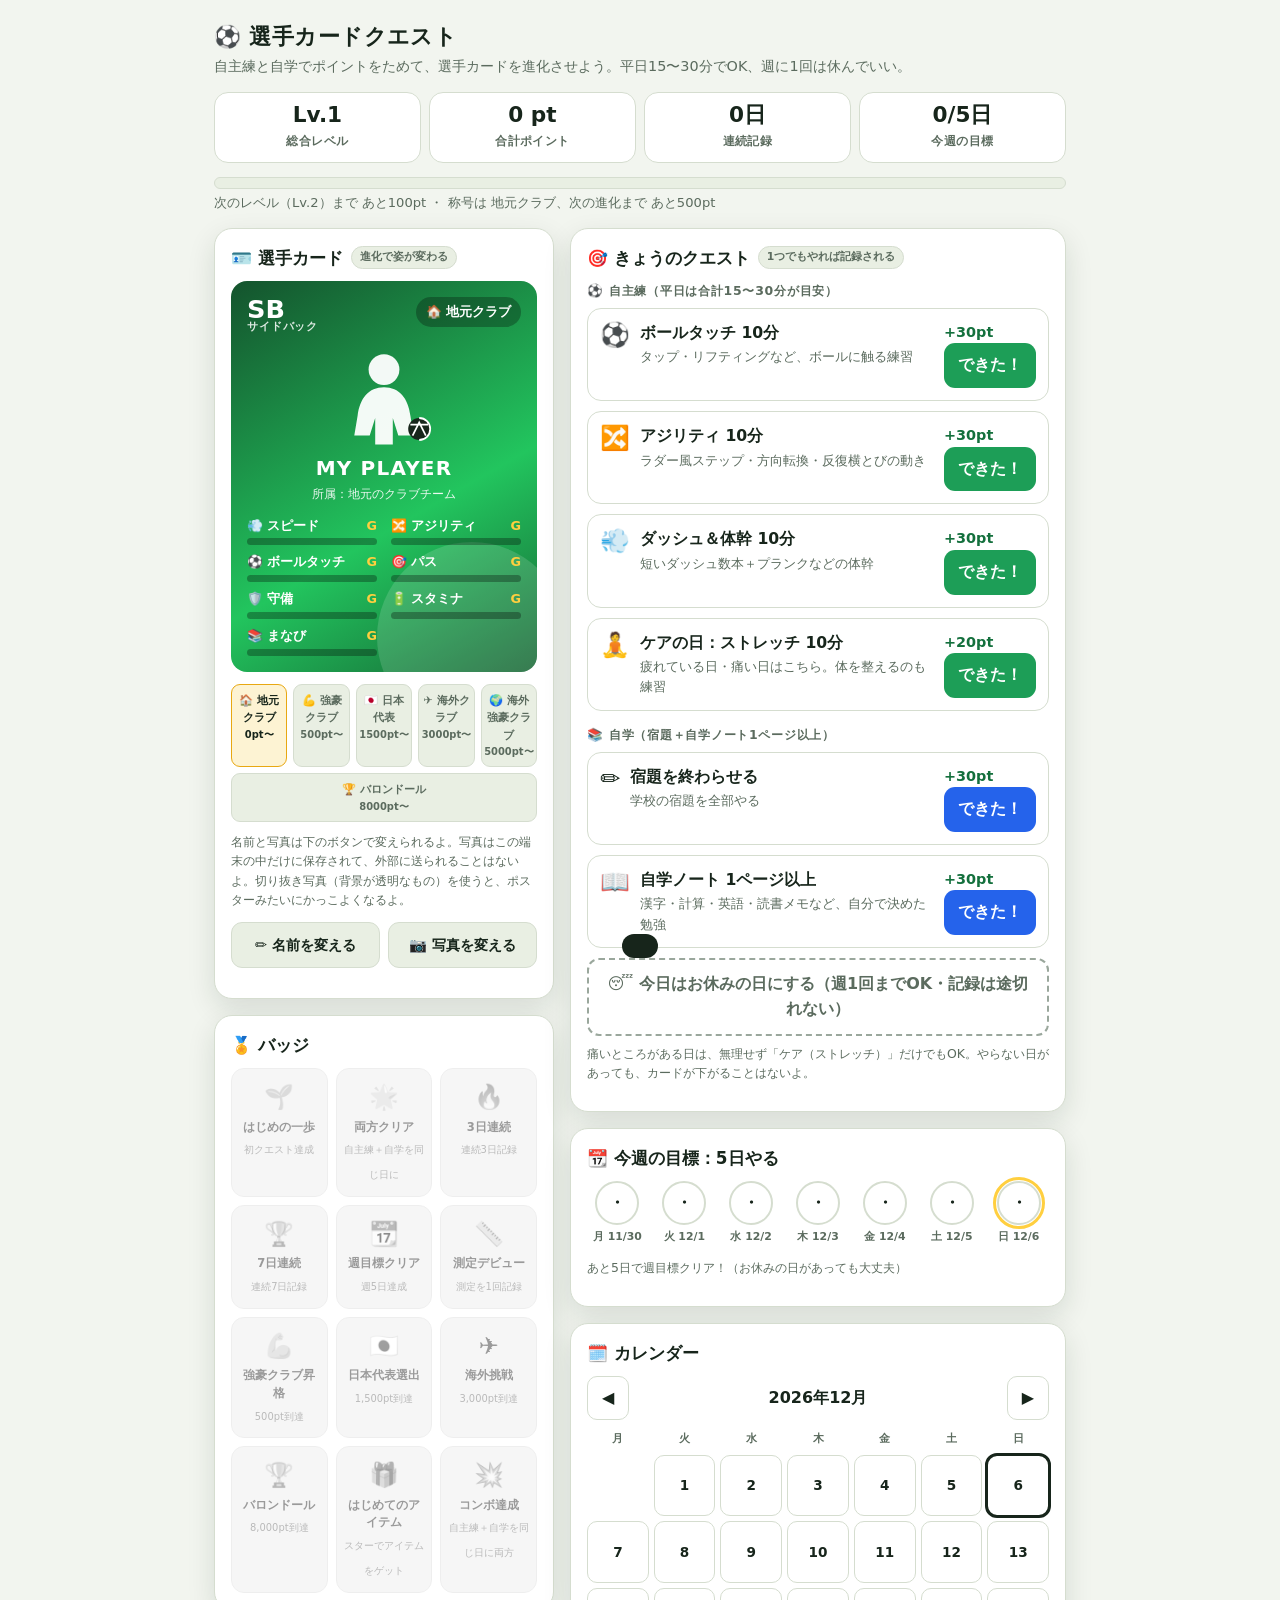
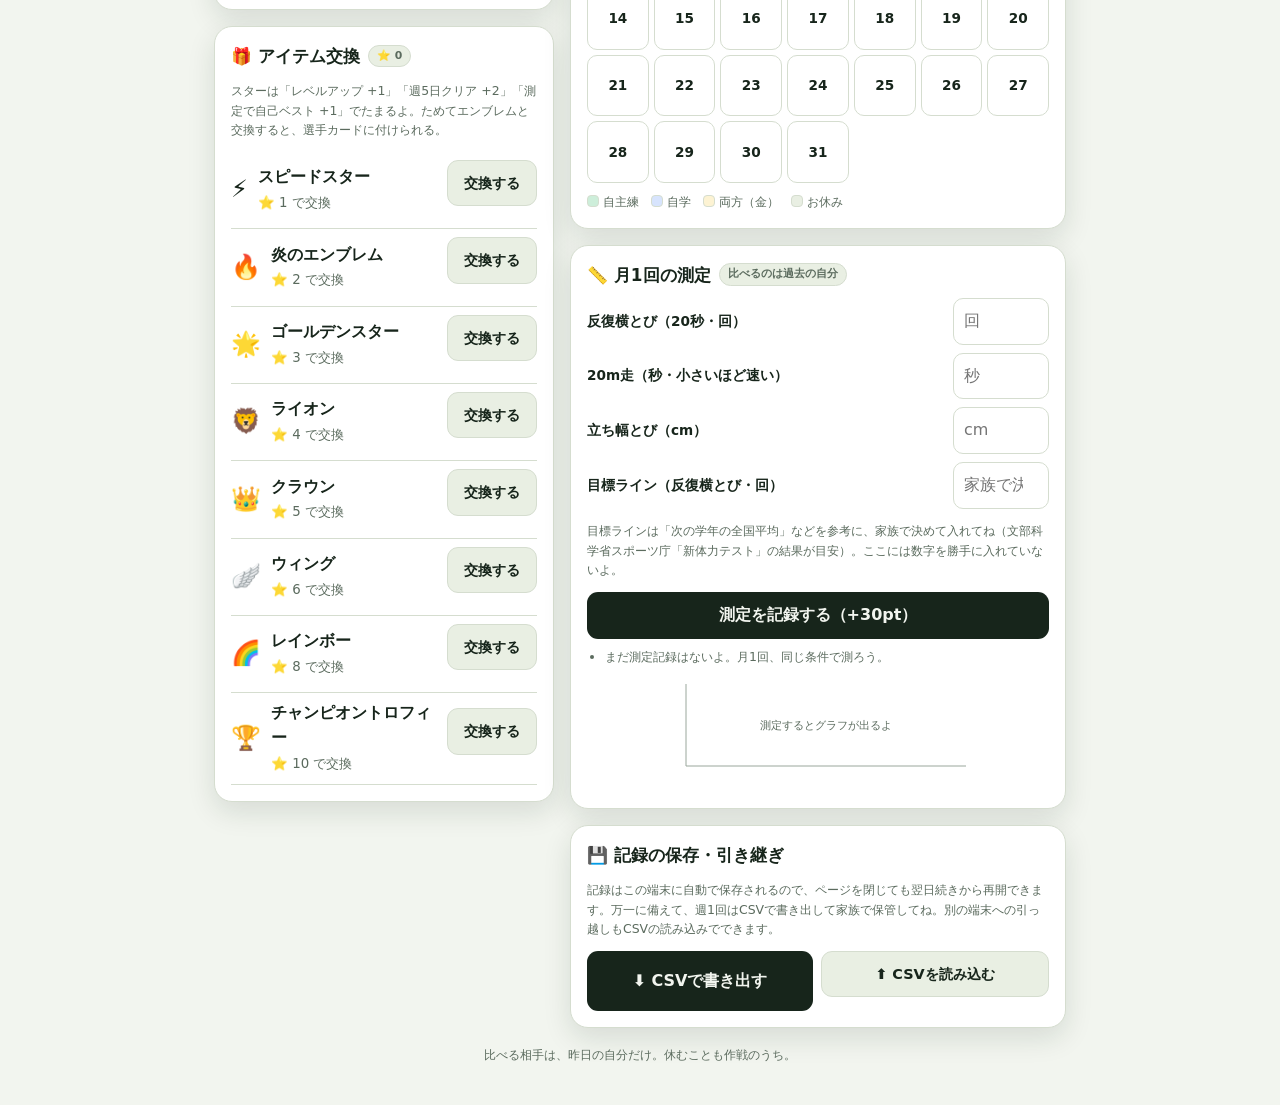
==== player-card-quest/index.html @ 5dbab0cd "カード進化をサッカーキャリア型に変更：地元クラブ→強豪クラブ→日本代表→海外クラブ→海外強豪→バロンドール" ====
<!doctype html>
<html lang="ja">
<head>
<meta charset="utf-8" />
<meta name="viewport" content="width=device-width, initial-scale=1, viewport-fit=cover" />
<meta name="color-scheme" content="light dark" />
<meta name="mobile-web-app-capable" content="yes" />
<meta name="apple-mobile-web-app-capable" content="yes" />
<meta name="apple-mobile-web-app-status-bar-style" content="default" />
<meta name="apple-mobile-web-app-title" content="選手カードクエスト" />
<link rel="icon" href="data:," />
<title>自主練・自学 選手カードアプリ</title>
<style>
:root{
  --bg:#f2f5ef; --surface:#ffffff; --surface2:#e9efe3; --ink:#17251b; --muted:#5b6b5e;
  --line:#d5ddcf; --green:#1d9e57; --green-d:#14703d; --blue:#2563eb; --gold:#e8a812; --gold-bg:#fdf3d3;
  --rest:#9aa79c; --accent:#ffcf3f; --danger:#d64545;
  --card-bronze1:#8a5a33; --card-bronze2:#c98d54;
  --shadow:0 10px 28px rgba(20,40,25,.12);
}
@media (prefers-color-scheme: dark){
  :root{ --bg:#10160f; --surface:#1a241a; --surface2:#232f23; --ink:#eef4ec; --muted:#a7b8a6; --line:#334233; --gold-bg:#3a3312; --shadow:0 10px 28px rgba(0,0,0,.45); }
}
*{box-sizing:border-box}
html{-webkit-text-size-adjust:100%}
body{margin:0;background:var(--bg);color:var(--ink);font-family:"Hiragino Kaku Gothic ProN","Hiragino Sans","Noto Sans JP",system-ui,sans-serif;line-height:1.55}
button,[role="button"],select,input:not([type="checkbox"]){min-height:44px}
button{font:inherit;cursor:pointer}
.wrap{max-width:880px;margin:0 auto;padding:14px 14px 40px}
h1{font-size:1.35rem;margin:6px 0 2px;letter-spacing:.02em}
.sub{color:var(--muted);font-size:.9rem;margin:0 0 14px}
/* stats */
.stats{display:grid;grid-template-columns:repeat(4,1fr);gap:8px;margin-bottom:14px}
.stat{background:var(--surface);border:1px solid var(--line);border-radius:14px;padding:10px 8px;text-align:center}
.stat b{display:block;font-size:1.35rem;line-height:1.15}
.stat span{font-size:.72rem;color:var(--muted);font-weight:700;letter-spacing:.04em}
.xpbar{height:12px;background:var(--surface2);border-radius:99px;overflow:hidden;margin:6px 0 4px;border:1px solid var(--line)}
.xpbar i{display:block;height:100%;background:linear-gradient(90deg,var(--green),#57c785);width:0%;transition:width .5s}
.xpnote{font-size:.82rem;color:var(--muted);margin:0 0 14px}
/* layout */
.grid{display:grid;grid-template-columns:1fr;gap:16px}
@media(min-width:760px){.grid{grid-template-columns:340px 1fr}}
.panel{background:var(--surface);border:1px solid var(--line);border-radius:18px;padding:16px;box-shadow:var(--shadow)}
.panel h2{font-size:1.05rem;margin:0 0 10px;display:flex;align-items:center;gap:8px}
.panel h2 .tag{font-size:.68rem;background:var(--surface2);border:1px solid var(--line);padding:2px 8px;border-radius:99px;color:var(--muted)}
/* player card */
.pcard{border-radius:16px;padding:16px;color:#fff;position:relative;overflow:hidden;min-height:300px;display:flex;flex-direction:column;transition:background .4s}
.pcard::after{content:"";position:absolute;inset:auto -30px -60px auto;width:190px;height:190px;border-radius:50%;background:rgba(255,255,255,.14)}
.tier-bronze{background:linear-gradient(150deg,#14532d,#22c55e 60%,#166534)}
.tier-silver{background:linear-gradient(150deg,#1e3a5f,#3b82c4 55%,#1d4e79)}
.tier-gold{background:linear-gradient(150deg,#0a1e3f,#1b4f9c 55%,#c8102e)}
.tier-diamond{background:linear-gradient(150deg,#7f1d1d,#dc2626 55%,#991b1b)}
.tier-legend{background:linear-gradient(150deg,#171717,#4c1d95 55%,#b8860b)}
.tier-ballon{background:linear-gradient(150deg,#92600a,#f5c542 45%,#fff3b0 70%,#d4a017)}
.pcard .row1{display:flex;justify-content:space-between;align-items:flex-start;position:relative;z-index:1}
.pcard .pos{font-weight:900;font-size:1.6rem;line-height:1}
.pcard .pos small{display:block;font-size:.68rem;font-weight:700;opacity:.85;letter-spacing:.08em}
.pcard .tiername{font-weight:900;background:rgba(0,0,0,.28);padding:5px 10px;border-radius:99px;font-size:.8rem}
.pcard .face{display:flex;justify-content:center;padding:8px 0 2px;position:relative;z-index:1}
.pcard .pname{text-align:center;font-weight:900;font-size:1.25rem;letter-spacing:.06em;position:relative;z-index:1}
.pcard .pteam{text-align:center;font-size:.78rem;opacity:.9;position:relative;z-index:1}
.abilities{margin-top:12px;display:grid;grid-template-columns:1fr 1fr;gap:7px 14px;position:relative;z-index:1}
.ab{font-size:.8rem}
.ab .top{display:flex;justify-content:space-between;font-weight:700}
.ab .rank{font-weight:900;color:var(--accent)}
.ab .bar{height:7px;background:rgba(0,0,0,.3);border-radius:99px;overflow:hidden;margin-top:3px}
.ab .bar i{display:block;height:100%;background:#fff;width:0%;transition:width .5s}
.evo{display:flex;gap:6px;margin-top:12px;flex-wrap:wrap}
.evo span{flex:1;min-width:56px;text-align:center;font-size:.7rem;font-weight:800;padding:7px 2px;border-radius:9px;background:var(--surface2);color:var(--muted);border:1px solid var(--line)}
.evo span.on{background:var(--gold-bg);color:var(--ink);border-color:var(--gold)}
.evo span small{display:block;font-weight:600;font-size:.62rem}
/* quests */
.quest{display:flex;gap:10px;align-items:flex-start;border:1px solid var(--line);border-radius:14px;padding:12px;margin-bottom:10px;background:var(--surface)}
.quest.done{opacity:.75;border-color:var(--green);background:color-mix(in srgb,var(--green) 8%, var(--surface))}
.quest .ic{font-size:1.5rem;line-height:1.2}
.quest .body{flex:1;min-width:0}
.quest .body b{display:block;font-size:.98rem}
.quest .body p{margin:2px 0 0;font-size:.82rem;color:var(--muted)}
.quest .pt{font-weight:900;color:var(--green-d);white-space:nowrap;font-size:.9rem}
@media (prefers-color-scheme: dark){.quest .pt{color:#6fd598}}
.quest button{border:0;border-radius:11px;padding:10px 14px;font-weight:900;background:var(--green);color:#fff;min-width:92px}
.quest button:disabled{background:var(--rest);color:#fff}
.quest.study button{background:var(--blue)}
.sec-label{font-size:.78rem;font-weight:900;letter-spacing:.06em;color:var(--muted);margin:14px 0 8px}
.sec-label:first-of-type{margin-top:0}
.restbtn{width:100%;border:2px dashed var(--rest);background:transparent;color:var(--muted);border-radius:12px;font-weight:800;padding:12px}
.restbtn.on{background:var(--surface2);color:var(--ink);border-style:solid}
/* week */
.weekdots{display:flex;gap:6px;margin:8px 0 4px}
.wd{flex:1;text-align:center}
.wd .dot{width:100%;aspect-ratio:1;max-width:44px;margin:0 auto;border-radius:50%;border:2px solid var(--line);display:flex;align-items:center;justify-content:center;font-weight:900;background:var(--surface)}
.wd small{display:block;margin-top:4px;font-size:.68rem;color:var(--muted);font-weight:700}
.wd.done .dot{background:var(--green);border-color:var(--green);color:#fff}
.wd.rest .dot{background:var(--surface2);border-color:var(--rest);color:var(--muted)}
.wd.today .dot{outline:3px solid var(--accent);outline-offset:1px}
/* calendar */
.cal-head{display:flex;align-items:center;justify-content:space-between;margin-bottom:8px}
.cal-head b{font-size:1rem}
.cal-head button{border:1px solid var(--line);background:var(--surface);border-radius:10px;padding:8px 14px;font-weight:800;color:var(--ink)}
.cal{display:grid;grid-template-columns:repeat(7,1fr);gap:5px}
.cal .dow{text-align:center;font-size:.7rem;font-weight:800;color:var(--muted);padding:2px 0}
.cal .day{aspect-ratio:1;border-radius:10px;border:1px solid var(--line);display:flex;flex-direction:column;align-items:center;justify-content:center;font-size:.85rem;font-weight:700;background:var(--surface);position:relative;padding:2px}
.cal .day .pt{font-size:.58rem;font-weight:800;color:var(--muted)}
.cal .day.empty{border:0;background:transparent}
.cal .day.practice{background:#cdeeda;border-color:var(--green)}
.cal .day.study{background:#d7e4fd;border-color:var(--blue)}
.cal .day.both{background:var(--gold-bg);border-color:var(--gold);box-shadow:inset 0 0 0 1px var(--gold)}
.cal .day.restd{background:var(--surface2);color:var(--muted)}
.cal .day.today{outline:3px solid var(--ink);outline-offset:-1px}
@media (prefers-color-scheme: dark){.cal .day.practice{background:#14532d}.cal .day.study{background:#1e3a8a}}
.legend{display:flex;gap:12px;flex-wrap:wrap;font-size:.75rem;color:var(--muted);margin-top:10px}
.legend i{display:inline-block;width:12px;height:12px;border-radius:4px;vertical-align:-1px;margin-right:4px;border:1px solid var(--line)}
/* badges */
.badges{display:grid;grid-template-columns:repeat(3,1fr);gap:8px}
.badge{border:1px solid var(--line);border-radius:13px;padding:10px 6px;text-align:center;background:var(--surface2);opacity:.45;filter:grayscale(1)}
.badge.got{opacity:1;filter:none;background:var(--gold-bg);border-color:var(--gold)}
.badge .bi{font-size:1.5rem}
.badge b{display:block;font-size:.72rem;margin-top:2px}
.badge span{font-size:.62rem;color:var(--muted)}
/* measure */
.mrow{display:grid;grid-template-columns:1fr 96px;gap:8px;margin-bottom:8px}
.mrow label{font-size:.85rem;font-weight:700;align-self:center}
.mrow input{width:100%;border:1px solid var(--line);border-radius:10px;padding:10px;background:var(--surface);color:var(--ink);font:inherit}
.mlist{font-size:.85rem;margin:8px 0 0;padding-left:18px}
.note{font-size:.78rem;color:var(--muted)}
.btn{border:0;border-radius:11px;padding:11px 16px;font-weight:900;background:var(--ink);color:var(--bg)}
.btn.sub{background:var(--surface2);color:var(--ink);border:1px solid var(--line)}
.actions{display:flex;gap:8px;flex-wrap:wrap;margin-top:10px}
.actions .btn,.actions label.btn{flex:1;text-align:center;min-width:140px}
input[type=file]{display:none}
/* modal */
.modal{position:fixed;inset:0;background:rgba(10,20,12,.55);display:none;align-items:center;justify-content:center;padding:20px;z-index:50}
.modal.open{display:flex}
.modal .box{background:var(--surface);border-radius:20px;padding:28px 22px;text-align:center;max-width:340px;width:100%;box-shadow:var(--shadow)}
.modal .big{font-size:3rem}
.modal h3{margin:6px 0;font-size:1.3rem}
footer{margin-top:18px;font-size:.75rem;color:var(--muted);text-align:center}
.toast{position:fixed;left:50%;bottom:22px;transform:translateX(-50%) translateY(80px);background:var(--ink);color:var(--bg);padding:12px 18px;border-radius:99px;font-weight:800;font-size:.9rem;transition:transform .3s;z-index:60;max-width:92vw;text-align:center}
.toast.show{transform:translateX(-50%) translateY(0)}
</style>
</head>
<body>
<div class="wrap">
  <h1>⚽ 選手カードクエスト</h1>
  <p class="sub">自主練と自学でポイントをためて、選手カードを進化させよう。平日15〜30分でOK、週に1回は休んでいい。</p>

  <div class="stats" role="group" aria-label="ステータス">
    <div class="stat"><b id="stLv">Lv.1</b><span>総合レベル</span></div>
    <div class="stat"><b id="stPt">0 pt</b><span>合計ポイント</span></div>
    <div class="stat"><b id="stStreak">0日</b><span>連続記録</span></div>
    <div class="stat"><b id="stWeek">0/5日</b><span>今週の目標</span></div>
  </div>
  <div class="xpbar" aria-hidden="true"><i id="xpFill"></i></div>
  <p class="xpnote" id="xpNote">次のレベルまで あと100pt</p>

  <div class="grid">
    <div>
      <section class="panel" aria-label="選手カード">
        <h2>🪪 選手カード <span class="tag">進化で姿が変わる</span></h2>
        <div class="pcard tier-bronze" id="pcard">
          <div class="row1">
            <div class="pos">SB<small>サイドバック</small></div>
            <div class="tiername" id="tierName">🏠 地元クラブ</div>
          </div>
          <div id="cardEmblem" style="position:absolute;top:56px;right:14px;font-size:1.8rem;z-index:1;filter:drop-shadow(0 2px 4px rgba(0,0,0,.4))"></div>
          <div class="face" id="cardFace" aria-hidden="true">
            <svg width="110" height="110" viewBox="0 0 100 100"><circle cx="50" cy="26" r="14" fill="#fff" opacity=".95"/><path d="M50 42c-14 0-22 10-24 26l-3 18h14l5-16v24h16V70l5 16h14l-3-18c-2-16-10-26-24-26z" fill="#fff" opacity=".95"/><circle cx="82" cy="80" r="10" fill="#17251b"/><path d="M82 70a10 10 0 010 20M74 76h16M76 86l6-12 6 12" stroke="#fff" stroke-width="1.6" fill="none"/></svg>
          </div>
          <div class="pname" id="cardName">MY PLAYER</div>
          <div class="pteam" id="cardStage">所属：地元のクラブチーム</div>
          <div class="abilities" id="abilities"></div>
        </div>
        <div class="evo" id="evo"></div>
        <p class="note" style="margin-top:10px">名前と写真は下のボタンで変えられるよ。写真はこの端末の中だけに保存されて、外部に送られることはないよ。切り抜き写真（背景が透明なもの）を使うと、ポスターみたいにかっこよくなるよ。</p>
        <div class="actions">
          <button class="btn sub" id="renameBtn" type="button">✏️ 名前を変える</button>
          <label class="btn sub" for="photoIn">📷 写真を変える</label>
          <input type="file" id="photoIn" accept="image/*">
          <button class="btn sub" id="photoDel" type="button" style="display:none">写真を消す</button>
        </div>
        <div id="renameBox" style="display:none;margin-top:10px">
          <div class="mrow"><label for="nameInput">カードの名前</label><input id="nameInput" type="text" maxlength="12" placeholder="例）TAKERU"></div>
          <button class="btn" id="nameSave" type="button" style="width:100%">決定</button>
        </div>
      </section>

      <section class="panel" style="margin-top:16px" aria-label="バッジ">
        <h2>🏅 バッジ</h2>
        <div class="badges" id="badges"></div>
      </section>

      <section class="panel" style="margin-top:16px" aria-label="アイテム">
        <h2>🎁 アイテム交換 <span class="tag" id="starBalance">⭐ 0</span></h2>
        <p class="note">スターは「レベルアップ +1」「週5日クリア +2」「測定で自己ベスト +1」でたまるよ。ためてエンブレムと交換すると、選手カードに付けられる。</p>
        <div id="shop"></div>
      </section>
    </div>

    <div>
      <section class="panel" aria-label="今日のクエスト">
        <h2>🎯 きょうのクエスト <span class="tag">1つでもやれば記録される</span></h2>
        <p class="sec-label">⚽ 自主練（平日は合計15〜30分が目安）</p>
        <div id="practiceQuests"></div>
        <p class="sec-label">📚 自学（宿題＋自学ノート1ページ以上）</p>
        <div id="studyQuests"></div>
        <button class="restbtn" id="restBtn" type="button">😴 今日はお休みの日にする（週1回までOK・記録は途切れない）</button>
        <p class="note" style="margin-top:8px">痛いところがある日は、無理せず「ケア（ストレッチ）」だけでもOK。やらない日があっても、カードが下がることはないよ。</p>
      </section>

      <section class="panel" style="margin-top:16px" aria-label="今週の目標">
        <h2>📆 今週の目標：5日やる</h2>
        <div class="weekdots" id="weekDots"></div>
        <p class="note" id="weekNote">あと5日で週目標クリア！</p>
      </section>

      <section class="panel" style="margin-top:16px" aria-label="カレンダー">
        <h2>🗓️ カレンダー</h2>
        <div class="cal-head">
          <button type="button" id="prevM" aria-label="前の月">◀</button>
          <b id="calTitle"></b>
          <button type="button" id="nextM" aria-label="次の月">▶</button>
        </div>
        <div class="cal" id="cal"></div>
        <div class="legend">
          <span><i style="background:#cdeeda"></i>自主練</span>
          <span><i style="background:#d7e4fd"></i>自学</span>
          <span><i style="background:#fdf3d3"></i>両方（金）</span>
          <span><i style="background:#e9efe3"></i>お休み</span>
        </div>
      </section>

      <section class="panel" style="margin-top:16px" aria-label="測定">
        <h2>📏 月1回の測定 <span class="tag">比べるのは過去の自分</span></h2>
        <div class="mrow"><label for="mSide">反復横とび（20秒・回）</label><input id="mSide" type="number" inputmode="numeric" min="0" placeholder="回"></div>
        <div class="mrow"><label for="mDash">20m走（秒・小さいほど速い）</label><input id="mDash" type="number" inputmode="decimal" step="0.01" min="0" placeholder="秒"></div>
        <div class="mrow"><label for="mJump">立ち幅とび（cm）</label><input id="mJump" type="number" inputmode="numeric" min="0" placeholder="cm"></div>
        <div class="mrow"><label for="mTarget">目標ライン（反復横とび・回）</label><input id="mTarget" type="number" inputmode="numeric" min="0" placeholder="家族で決める"></div>
        <p class="note">目標ラインは「次の学年の全国平均」などを参考に、家族で決めて入れてね（文部科学省スポーツ庁「新体力テスト」の結果が目安）。ここには数字を勝手に入れていないよ。</p>
        <button class="btn" id="mSave" type="button" style="width:100%">測定を記録する（+30pt）</button>
        <ul class="mlist" id="mList"><li class="note">まだ測定記録はないよ。月1回、同じ条件で測ろう。</li></ul>
        <svg id="mChart" viewBox="0 0 320 110" width="100%" height="110" style="margin-top:8px" aria-label="反復横とびの記録グラフ"></svg>
      </section>

      <section class="panel" style="margin-top:16px" aria-label="記録の保存">
        <h2>💾 記録の保存・引き継ぎ</h2>
        <p class="note">記録はこの端末に自動で保存されるので、ページを閉じても翌日続きから再開できます。万一に備えて、週1回はCSVで書き出して家族で保管してね。別の端末への引っ越しもCSVの読み込みでできます。</p>
        <div class="actions">
          <button class="btn" id="csvOut" type="button">⬇️ CSVで書き出す</button>
          <label class="btn sub" for="csvIn">⬆️ CSVを読み込む</label>
          <input type="file" id="csvIn" accept=".csv,text/csv">
        </div>
      </section>
    </div>
  </div>

  <footer>比べる相手は、昨日の自分だけ。休むことも作戦のうち。</footer>
</div>

<div class="modal" id="modal" role="dialog" aria-modal="true" aria-labelledby="modalTitle">
  <div class="box">
    <div class="big" id="modalIcon">🎉</div>
    <h3 id="modalTitle">レベルアップ！</h3>
    <p id="modalText"></p>
    <button class="btn" id="modalClose" type="button" style="width:100%">やったー！</button>
  </div>
</div>
<div class="toast" id="toast" role="status"></div>

<script>
(function(){
"use strict";
var TODAY = new Date(); TODAY.setHours(0,0,0,0);
function key(d){ return d.getFullYear()+"-"+String(d.getMonth()+1).padStart(2,"0")+"-"+String(d.getDate()).padStart(2,"0"); }
var TODAYK = key(TODAY);

var ABILITIES = [
  {id:"speed", name:"スピード", icon:"💨"},
  {id:"agility", name:"アジリティ", icon:"🔀"},
  {id:"touch", name:"ボールタッチ", icon:"⚽"},
  {id:"pass", name:"パス", icon:"🎯"},
  {id:"defense", name:"守備", icon:"🛡️"},
  {id:"stamina", name:"スタミナ", icon:"🔋"},
  {id:"study", name:"まなび", icon:"📚"}
];
var QUESTS = [
  {id:"q_touch", type:"practice", icon:"⚽", name:"ボールタッチ 10分", desc:"タップ・リフティングなど、ボールに触る練習", pt:30, ab:"touch"},
  {id:"q_agility", type:"practice", icon:"🔀", name:"アジリティ 10分", desc:"ラダー風ステップ・方向転換・反復横とびの動き", pt:30, ab:"agility"},
  {id:"q_dash", type:"practice", icon:"💨", name:"ダッシュ＆体幹 10分", desc:"短いダッシュ数本＋プランクなどの体幹", pt:30, ab:"speed"},
  {id:"q_care", type:"practice", icon:"🧘", name:"ケアの日：ストレッチ 10分", desc:"疲れている日・痛い日はこちら。体を整えるのも練習", pt:20, ab:"stamina"},
  {id:"q_homework", type:"study", icon:"✏️", name:"宿題を終わらせる", desc:"学校の宿題を全部やる", pt:30, ab:"study"},
  {id:"q_jigaku", type:"study", icon:"📖", name:"自学ノート 1ページ以上", desc:"漢字・計算・英語・読書メモなど、自分で決めた勉強", pt:30, ab:"study"}
];
var TIERS = [
  {min:0, name:"🏠 地元クラブ", cls:"tier-bronze", stage:"所属：地元のクラブチーム"},
  {min:500, name:"💪 強豪クラブ", cls:"tier-silver", stage:"所属：県内の強豪クラブチーム"},
  {min:1500, name:"🇯🇵 日本代表", cls:"tier-gold", stage:"所属：日本代表（日の丸を背負ってプレー）"},
  {min:3000, name:"✈️ 海外クラブ", cls:"tier-diamond", stage:"所属：海外クラブチーム"},
  {min:5000, name:"🌍 海外強豪クラブ", cls:"tier-legend", stage:"所属：海外の強豪クラブチーム"},
  {min:8000, name:"🏆 バロンドール", cls:"tier-ballon", stage:"世界最高の選手に贈られる称号"}
];
var BADGES = [
  {id:"b_first", icon:"🌱", name:"はじめの一歩", desc:"初クエスト達成", test:function(s){return s.totalPt>0;}},
  {id:"b_both", icon:"🌟", name:"両方クリア", desc:"自主練＋自学を同じ日に", test:function(s){return Object.keys(s.days).some(function(k){var d=s.days[k];return d.practice&&d.study;});}},
  {id:"b_3", icon:"🔥", name:"3日連続", desc:"連続3日記録", test:function(s){return streakOf(s)>=3;}},
  {id:"b_7", icon:"🏆", name:"7日連続", desc:"連続7日記録", test:function(s){return streakOf(s)>=7;}},
  {id:"b_week", icon:"📆", name:"週目標クリア", desc:"週5日達成", test:function(s){return s.weekClearedEver || weekDone(s)>=5;}},
  {id:"b_measure", icon:"📏", name:"測定デビュー", desc:"測定を1回記録", test:function(s){return s.measures.length>=1;}},
  {id:"b_silver", icon:"💪", name:"強豪クラブ昇格", desc:"500pt到達", test:function(s){return s.totalPt>=500;}},
  {id:"b_gold", icon:"🇯🇵", name:"日本代表選出", desc:"1,500pt到達", test:function(s){return s.totalPt>=1500;}},
  {id:"b_oversea", icon:"✈️", name:"海外挑戦", desc:"3,000pt到達", test:function(s){return s.totalPt>=3000;}},
  {id:"b_ballon", icon:"🏆", name:"バロンドール", desc:"8,000pt到達", test:function(s){return s.totalPt>=8000;}},
  {id:"b_item", icon:"🎁", name:"はじめてのアイテム", desc:"スターでアイテムをゲット", test:function(s){return (s.items||[]).length>=1;}},
  {id:"b_combo", icon:"💥", name:"コンボ達成", desc:"自主練＋自学を同じ日に両方", test:function(s){return Object.keys(s.days).some(function(k){return s.days[k].combo;});}}
];

var state = { name:"MY PLAYER", totalPt:0, ab:{}, days:{}, measures:[], target:0, photo:"", stars:0, items:[], emblem:"", chestWeek:"", weekClearedEver:false };
var ITEMS = [
  {id:"it_bolt", icon:"⚡", name:"スピードスター", cost:1},
  {id:"it_fire", icon:"🔥", name:"炎のエンブレム", cost:2},
  {id:"it_star", icon:"🌟", name:"ゴールデンスター", cost:3},
  {id:"it_lion", icon:"🦁", name:"ライオン", cost:4},
  {id:"it_crown", icon:"👑", name:"クラウン", cost:5},
  {id:"it_wing", icon:"🪽", name:"ウィング", cost:6},
  {id:"it_rainbow", icon:"🌈", name:"レインボー", cost:8},
  {id:"it_trophy", icon:"🏆", name:"チャンピオントロフィー", cost:10}
];
ABILITIES.forEach(function(a){ state.ab[a.id]=0; });

/* 永続保存：この端末のブラウザに自動保存し、ページを閉じても翌日続きから再開できる */
var LSKEY = "player-card-quest-v1";
try {
  var savedRaw = localStorage.getItem(LSKEY);
  if (savedRaw) {
    var ps = JSON.parse(savedRaw);
    if (ps && typeof ps === "object") {
      if (typeof ps.name === "string" && ps.name) state.name = ps.name;
      state.totalPt = ps.totalPt || 0;
      state.days = ps.days || {};
      state.measures = ps.measures || [];
      state.target = ps.target || 0;
      if (typeof ps.photo === "string") state.photo = ps.photo;
      state.stars = ps.stars || 0;
      state.items = ps.items || [];
      state.emblem = ps.emblem || "";
      state.chestWeek = ps.chestWeek || "";
      state.weekClearedEver = !!ps.weekClearedEver;
      ABILITIES.forEach(function(a){ state.ab[a.id] = (ps.ab && ps.ab[a.id]) || 0; });
    }
  }
} catch(e) {}
function saveState(){ try { localStorage.setItem(LSKEY, JSON.stringify(state)); } catch(e) {} }

function tierOf(pt){ var t=TIERS[0]; TIERS.forEach(function(x){ if(pt>=x.min) t=x; }); return t; }
function levelOf(pt){ return Math.floor(pt/100)+1; }
function rankOf(v){ if(v>=600)return"S"; if(v>=450)return"A"; if(v>=320)return"B"; if(v>=220)return"C"; if(v>=140)return"D"; if(v>=70)return"E"; if(v>=25)return"F"; return"G"; }
function dayRec(k){ if(!state.days[k]) state.days[k]={practice:false,study:false,rest:false,pt:0,done:{}}; return state.days[k]; }
function streakOf(s){
  var n=0, d=new Date(TODAY);
  // today not yet done doesn't break streak: start from yesterday if today empty
  var tk=key(d), tr=s.days[tk];
  if(!tr || (!tr.practice && !tr.study && !tr.rest)) d.setDate(d.getDate()-1);
  while(true){ var r=s.days[key(d)]; if(r && (r.practice||r.study||r.rest)){ n++; d.setDate(d.getDate()-1);} else break; }
  return n;
}
function weekStart(d){ var x=new Date(d); var dow=(x.getDay()+6)%7; x.setDate(x.getDate()-dow); x.setHours(0,0,0,0); return x; }
function weekDone(s){ var ws=weekStart(TODAY), n=0; for(var i=0;i<7;i++){ var d=new Date(ws); d.setDate(d.getDate()+i); var r=s.days[key(d)]; if(r&&(r.practice||r.study)) n++; } return n; }

var $=function(id){return document.getElementById(id);};
var toastT=null;
function toast(msg){ var t=$("toast"); t.textContent=msg; t.classList.add("show"); clearTimeout(toastT); toastT=setTimeout(function(){t.classList.remove("show");},2600); }
function showModal(icon,title,text){ $("modalIcon").textContent=icon; $("modalTitle").textContent=title; $("modalText").textContent=text; $("modal").classList.add("open"); }
$("modalClose").addEventListener("click",function(){ $("modal").classList.remove("open"); });

function renderQuests(){
  var mk=function(q){
    var rec=dayRec(TODAYK), done=!!rec.done[q.id];
    var div=document.createElement("div"); div.className="quest"+(q.type==="study"?" study":"")+(done?" done":"");
    div.innerHTML='<div class="ic" aria-hidden="true"></div><div class="body"><b></b><p></p></div><div><div class="pt">+'+q.pt+'pt</div><button type="button"></button></div>';
    div.querySelector(".ic").textContent=q.icon;
    div.querySelector("b").textContent=q.name;
    div.querySelector("p").textContent=q.desc;
    var btn=div.querySelector("button");
    btn.textContent=done?"✔ できた":"できた！";
    btn.disabled=done;
    btn.setAttribute("aria-label", q.name+" を完了にする");
    btn.addEventListener("click",function(){ completeQuest(q); });
    return div;
  };
  var p=$("practiceQuests"), s=$("studyQuests"); p.innerHTML=""; s.innerHTML="";
  QUESTS.forEach(function(q){ (q.type==="practice"?p:s).appendChild(mk(q)); });
  var rec=dayRec(TODAYK);
  $("restBtn").classList.toggle("on", !!rec.rest);
  $("restBtn").textContent = rec.rest ? "✔ 今日はお休みの日（タップで取り消し）" : "😴 今日はお休みの日にする（週1回までOK・記録は途切れない）";
}
function weekKeyOf(d){ return key(weekStart(d)); }
function grantChestIfNeeded(){
  var wk=weekKeyOf(TODAY);
  if(weekDone(state)>=5 && state.chestWeek!==wk){
    state.chestWeek=wk; state.weekClearedEver=true; state.stars+=2;
    return true;
  }
  return false;
}
function completeQuest(q){
  var beforeLv=levelOf(state.totalPt), beforeTier=tierOf(state.totalPt).name;
  var rec=dayRec(TODAYK);
  if(rec.done[q.id]) return;
  rec.done[q.id]=true; rec[q.type]=true; rec.rest=false; rec.pt+=q.pt;
  state.totalPt+=q.pt; state.ab[q.ab]+=q.pt;
  var combo=false;
  if(rec.practice && rec.study && !rec.combo){ rec.combo=true; combo=true; rec.pt+=20; state.totalPt+=20; }
  var afterLv=levelOf(state.totalPt), afterTier=tierOf(state.totalPt).name;
  var lvStars=Math.max(0, afterLv-beforeLv); state.stars+=lvStars;
  var chest=grantChestIfNeeded();
  renderAll();
  var bonusNote = chest ? " 週目標クリアのごほうびチェストで ⭐+2！" : "";
  if(afterTier!==beforeTier){ showModal("✨","ステージアップ！", afterTier+" に上がったよ！ "+tierOf(state.totalPt).stage+bonusNote); }
  else if(afterLv>beforeLv){ showModal("🎉","レベルアップ！", "Lv."+afterLv+" になったよ。ごほうびに ⭐+"+lvStars+" ゲット！"+bonusNote); }
  else if(combo){ showModal("💥","コンボボーナス！", "自主練＋自学の両方クリアで +20pt ボーナス！"+bonusNote); }
  else if(chest){ showModal("🎁","週目標クリア！", "今週5日達成！ごほうびチェストで ⭐+2 ゲット。アイテムと交換できるよ！"); }
  else toast("+"+q.pt+"pt ゲット！ "+q.name);
}
$("restBtn").addEventListener("click",function(){
  var rec=dayRec(TODAYK); rec.rest=!rec.rest; renderAll();
  toast(rec.rest?"今日はお休みの日。しっかり休もう":"お休みを取り消したよ");
});

function renderStats(){
  var lv=levelOf(state.totalPt);
  $("stLv").textContent="Lv."+lv;
  $("stPt").textContent=state.totalPt+" pt";
  $("stStreak").textContent=streakOf(state)+"日";
  $("stWeek").textContent=weekDone(state)+"/5日";
  var into=state.totalPt%100;
  $("xpFill").style.width=into+"%";
  $("xpNote").textContent="次のレベル（Lv."+(lv+1)+"）まで あと"+(100-into)+"pt ・ 称号は "+tierOf(state.totalPt).name.replace(/^\S+\s/,"")+"、次の進化まで "+nextTierNote();
}
function nextTierNote(){
  for(var i=0;i<TIERS.length;i++){ if(state.totalPt<TIERS[i].min) return "あと"+(TIERS[i].min-state.totalPt)+"pt"; }
  return "最大進化に到達！";
}
var FACE_SVG = '<svg width="110" height="110" viewBox="0 0 100 100"><circle cx="50" cy="26" r="14" fill="#fff" opacity=".95"/><path d="M50 42c-14 0-22 10-24 26l-3 18h14l5-16v24h16V70l5 16h14l-3-18c-2-16-10-26-24-26z" fill="#fff" opacity=".95"/><circle cx="82" cy="80" r="10" fill="#17251b"/><path d="M82 70a10 10 0 010 20M74 76h16M76 86l6-12 6 12" stroke="#fff" stroke-width="1.6" fill="none"/></svg>';
function renderCard(){
  var t=tierOf(state.totalPt), card=$("pcard");
  card.className="pcard "+t.cls;
  $("tierName").textContent=t.name;
  $("cardStage").textContent=t.stage;
  $("cardName").textContent=state.name;
  var em=$("cardEmblem");
  if(state.emblem){ var it0=ITEMS.filter(function(x){return x.id===state.emblem;})[0]; em.textContent=it0?it0.icon:""; } else em.textContent="";
  var face=$("cardFace");
  if(state.photo){
    face.innerHTML="";
    var img=document.createElement("img");
    img.src=state.photo; img.alt="選手の写真";
    img.style.cssText="height:118px;max-width:150px;object-fit:contain;border-radius:14px;filter:drop-shadow(0 4px 10px rgba(0,0,0,.35))";
    face.appendChild(img);
    $("photoDel").style.display="";
  } else {
    face.innerHTML=FACE_SVG;
    $("photoDel").style.display="none";
  }
  var box=$("abilities"); box.innerHTML="";
  ABILITIES.forEach(function(a){
    var v=state.ab[a.id]||0;
    var d=document.createElement("div"); d.className="ab";
    d.innerHTML='<div class="top"><span>'+a.icon+" "+a.name+'</span><span class="rank">'+rankOf(v)+'</span></div><div class="bar"><i style="width:'+Math.min(100, v/6)+'%"></i></div>';
    box.appendChild(d);
  });
  var evo=$("evo"); evo.innerHTML="";
  TIERS.forEach(function(x){
    var sp=document.createElement("span");
    if(state.totalPt>=x.min) sp.className="on";
    sp.innerHTML=x.name+"<small>"+x.min+"pt〜</small>";
    evo.appendChild(sp);
  });
}
function renderWeek(){
  var ws=weekStart(TODAY), names=["月","火","水","木","金","土","日"], box=$("weekDots"); box.innerHTML="";
  for(var i=0;i<7;i++){
    var d=new Date(ws); d.setDate(d.getDate()+i); var r=state.days[key(d)];
    var cls="wd"; if(r&&(r.practice||r.study)) cls+=" done"; else if(r&&r.rest) cls+=" rest";
    if(key(d)===TODAYK) cls+=" today";
    var div=document.createElement("div"); div.className=cls;
    div.innerHTML='<div class="dot">'+(r&&(r.practice||r.study)?"✔":(r&&r.rest?"休":"・"))+'</div><small>'+names[i]+" "+(d.getMonth()+1)+"/"+d.getDate()+"</small>";
    box.appendChild(div);
  }
  var n=weekDone(state);
  $("weekNote").textContent = n>=5 ? "🎉 週目標クリア！今週はもう休んでもOK。" : "あと"+(5-n)+"日で週目標クリア！（お休みの日があっても大丈夫）";
}
var calCursor=new Date(TODAY.getFullYear(), TODAY.getMonth(), 1);
function renderCal(){
  $("calTitle").textContent=calCursor.getFullYear()+"年"+(calCursor.getMonth()+1)+"月";
  var cal=$("cal"); cal.innerHTML="";
  ["月","火","水","木","金","土","日"].forEach(function(n){ var d=document.createElement("div"); d.className="dow"; d.textContent=n; cal.appendChild(d); });
  var first=new Date(calCursor.getFullYear(), calCursor.getMonth(), 1);
  var offset=(first.getDay()+6)%7;
  var days=new Date(calCursor.getFullYear(), calCursor.getMonth()+1, 0).getDate();
  for(var i=0;i<offset;i++){ var e=document.createElement("div"); e.className="day empty"; cal.appendChild(e); }
  for(var dd=1; dd<=days; dd++){
    var d=new Date(calCursor.getFullYear(), calCursor.getMonth(), dd), k=key(d), r=state.days[k];
    var div=document.createElement("div"); div.className="day";
    if(r&&r.practice&&r.study) div.classList.add("both"); else if(r&&r.practice) div.classList.add("practice"); else if(r&&r.study) div.classList.add("study"); else if(r&&r.rest) div.classList.add("restd");
    if(k===TODAYK) div.classList.add("today");
    div.innerHTML="<span>"+dd+"</span>"+(r&&r.pt?'<span class="pt">'+r.pt+"pt</span>":"");
    cal.appendChild(div);
  }
}
$("prevM").addEventListener("click",function(){ calCursor.setMonth(calCursor.getMonth()-1); renderCal(); });
$("nextM").addEventListener("click",function(){ calCursor.setMonth(calCursor.getMonth()+1); renderCal(); });

function renderBadges(){
  var box=$("badges"); box.innerHTML="";
  BADGES.forEach(function(b){
    var got=b.test(state);
    var d=document.createElement("div"); d.className="badge"+(got?" got":"");
    d.innerHTML='<div class="bi">'+b.icon+'</div><b></b><span></span>';
    d.querySelector("b").textContent=b.name; d.querySelector("span").textContent=got?"ゲット！":b.desc;
    box.appendChild(d);
  });
}
function renderMeasures(){
  var ul=$("mList"); ul.innerHTML="";
  if(!state.measures.length){ ul.innerHTML='<li class="note">まだ測定記録はないよ。月1回、同じ条件で測ろう。</li>'; }
  state.measures.slice().reverse().forEach(function(m){
    var li=document.createElement("li");
    li.textContent=m.date+"：反復横とび "+(m.side||"―")+"回 ／ 20m走 "+(m.dash||"―")+"秒 ／ 立ち幅とび "+(m.jump||"―")+"cm";
    ul.appendChild(li);
  });
  // chart: side steps history
  var svg=$("mChart"), pts=state.measures.filter(function(m){return m.side;});
  var ns="http://www.w3.org/2000/svg"; svg.innerHTML="";
  function el(tag,attrs){ var e=document.createElementNS(ns,tag); for(var k in attrs) e.setAttribute(k,attrs[k]); svg.appendChild(e); return e; }
  el("line",{x1:28,y1:92,x2:308,y2:92,stroke:"#9aa79c","stroke-width":1});
  el("line",{x1:28,y1:10,x2:28,y2:92,stroke:"#9aa79c","stroke-width":1});
  var maxV=Math.max(60, state.target||0); pts.forEach(function(m){ maxV=Math.max(maxV, m.side); });
  if(state.target>0){
    var ty=92-(state.target/maxV)*78;
    el("line",{x1:28,y1:ty,x2:308,y2:ty,stroke:"#e8a812","stroke-width":2,"stroke-dasharray":"5 4"});
    var tx=el("text",{x:308,y:ty-4,"text-anchor":"end","font-size":10,fill:"#b8860b"}); tx.textContent="目標 "+state.target+"回";
  }
  if(pts.length){
    var step=pts.length>1? 260/(pts.length-1) : 0;
    var path="";
    pts.forEach(function(m,i){ var x=pts.length>1? 38+i*step : 168; var y=92-(m.side/maxV)*78; path+=(i?"L":"M")+x+" "+y+" "; el("circle",{cx:x,cy:y,r:4,fill:"#1d9e57"}); var t=el("text",{x:x,y:y-8,"text-anchor":"middle","font-size":10,fill:"currentColor"}); t.textContent=m.side; });
    el("path",{d:path,fill:"none",stroke:"#1d9e57","stroke-width":2.5});
  } else {
    var t2=el("text",{x:168,y:55,"text-anchor":"middle","font-size":11,fill:"#5b6b5e"}); t2.textContent="測定するとグラフが出るよ";
  }
}
$("mSave").addEventListener("click",function(){
  var side=parseInt($("mSide").value,10), dash=parseFloat($("mDash").value), jump=parseInt($("mJump").value,10);
  var tgt=parseInt($("mTarget").value,10); if(!isNaN(tgt)&&tgt>0) state.target=tgt;
  if(isNaN(side)&&isNaN(dash)&&isNaN(jump)){ toast("どれか1つは数字を入れてね"); return; }
  var prevBest={side:null,dash:null,jump:null};
  state.measures.forEach(function(m){
    if(m.side!=null) prevBest.side = prevBest.side==null? m.side : Math.max(prevBest.side,m.side);
    if(m.dash!=null) prevBest.dash = prevBest.dash==null? m.dash : Math.min(prevBest.dash,m.dash);
    if(m.jump!=null) prevBest.jump = prevBest.jump==null? m.jump : Math.max(prevBest.jump,m.jump);
  });
  var isPB = (prevBest.side!=null && !isNaN(side) && side>prevBest.side)
          || (prevBest.dash!=null && !isNaN(dash) && dash<prevBest.dash)
          || (prevBest.jump!=null && !isNaN(jump) && jump>prevBest.jump);
  state.measures.push({date:TODAYK, side:isNaN(side)?null:side, dash:isNaN(dash)?null:dash, jump:isNaN(jump)?null:jump});
  state.totalPt+=30; state.ab.agility+=15; state.ab.speed+=15;
  if(isPB) state.stars+=1;
  $("mSide").value=""; $("mDash").value=""; $("mJump").value="";
  renderAll();
  if(isPB) showModal("🏅","自己ベスト更新！", "やった！記録が伸びたごほうびに ⭐+1 ゲット！（測定 +30pt）");
  else toast("測定を記録したよ（+30pt）📏");
});
$("renameBtn").addEventListener("click",function(){ var b=$("renameBox"); b.style.display=b.style.display==="none"?"block":"none"; });
$("nameSave").addEventListener("click",function(){ var v=$("nameInput").value.trim(); if(v){ state.name=v.toUpperCase(); } $("renameBox").style.display="none"; renderAll(); toast("カードの名前を変えたよ"); });

/* 写真：端末内で縮小して保存（外部送信なし）。切り抜きPNGは透明のまま、通常写真はJPEGにする */
$("photoIn").addEventListener("change",function(ev){
  var f=ev.target.files[0]; if(!f) return;
  var rd=new FileReader();
  rd.onload=function(){
    var img=new Image();
    img.onload=function(){
      try{
        var MAX=480, sc=Math.min(1, MAX/Math.max(img.width,img.height));
        var cv=document.createElement("canvas");
        cv.width=Math.round(img.width*sc); cv.height=Math.round(img.height*sc);
        cv.getContext("2d").drawImage(img,0,0,cv.width,cv.height);
        state.photo = (f.type==="image/png") ? cv.toDataURL("image/png") : cv.toDataURL("image/jpeg",0.85);
        renderAll();
        toast("写真をカードにセットしたよ！");
      }catch(e){ toast("写真の読み込みに失敗したよ"); }
    };
    img.src=rd.result;
  };
  rd.readAsDataURL(f);
  ev.target.value="";
});
$("photoDel").addEventListener("click",function(){ state.photo=""; renderAll(); toast("写真を消したよ"); });

function toCSV(){
  var lines=["type,date,practice,study,rest,pt,side,dash,jump,name,target"];
  Object.keys(state.days).sort().forEach(function(k){ var d=state.days[k]; lines.push(["day",k,d.practice?1:0,d.study?1:0,d.rest?1:0,d.pt,"","","","",state.target].join(",")); });
  state.measures.forEach(function(m){ lines.push(["measure",m.date,"","","",30,m.side||"",m.dash||"",m.jump||"","",state.target].join(",")); });
  lines.push(["meta","","","","",state.totalPt,"","","",'"'+state.name.replace(/"/g,'""')+'"',state.target].join(","));
  ABILITIES.forEach(function(a){ lines.push(["ability","","","","",state.ab[a.id]||0,"","","",a.id,""].join(",")); });
  return lines.join("\n");
}
$("csvOut").addEventListener("click",function(){
  var blob=new Blob(["\ufeff"+toCSV()],{type:"text/csv"});
  var a=document.createElement("a"); a.href=URL.createObjectURL(blob); a.download="player-card-quest-"+TODAYK+".csv"; document.body.appendChild(a); a.click(); a.remove();
  setTimeout(function(){URL.revokeObjectURL(a.href);},2000);
  toast("CSVを書き出したよ。大事に保管してね");
});
$("csvIn").addEventListener("change",function(ev){
  var f=ev.target.files[0]; if(!f) return;
  var r=new FileReader();
  r.onload=function(){
    try{
      var text=String(r.result).replace(/^\ufeff/,"");
      var rows=text.split(/\r?\n/).filter(function(x){return x.trim();});
      var ns={ name:"MY PLAYER", totalPt:0, ab:{}, days:{}, measures:[], target:0 };
      ABILITIES.forEach(function(a){ ns.ab[a.id]=0; });
      rows.slice(1).forEach(function(row){
        var c=row.split(",");
        if(c[0]==="day"){ ns.days[c[1]]={practice:c[2]==="1",study:c[3]==="1",rest:c[4]==="1",pt:parseInt(c[5],10)||0,done:{}}; if(parseInt(c[10],10)) ns.target=parseInt(c[10],10); }
        else if(c[0]==="measure"){ ns.measures.push({date:c[1],side:c[6]?parseInt(c[6],10):null,dash:c[7]?parseFloat(c[7]):null,jump:c[8]?parseInt(c[8],10):null}); }
        else if(c[0]==="meta"){ ns.totalPt=parseInt(c[5],10)||0; var nm=row.match(/"([^"]*)"/); if(nm) ns.name=nm[1]; if(parseInt(c[10],10)) ns.target=parseInt(c[10],10); }
        else if(c[0]==="ability"){ ns.ab[c[9]]=parseInt(c[5],10)||0; }
      });
      // restore today's done flags from day pt is not possible; mark day types only
      state=ns; renderAll(); toast("記録を読み込んだよ！続きから再開");
    }catch(e){ toast("読み込みに失敗したよ。CSVを確認してね"); }
  };
  r.readAsText(f);
  ev.target.value="";
});

function renderShop(){
  $("starBalance").textContent="⭐ "+state.stars;
  var box=$("shop"); box.innerHTML="";
  ITEMS.forEach(function(it){
    var owned=state.items.indexOf(it.id)>=0, equipped=state.emblem===it.id;
    var row=document.createElement("div");
    row.style.cssText="display:flex;align-items:center;gap:10px;padding:8px 0;border-bottom:1px solid var(--line)";
    row.innerHTML='<span style="font-size:1.5rem">'+it.icon+'</span><span style="flex:1"><b>'+it.name+'</b><br><small style="color:var(--muted)">'+(owned?"ゲット済み":"⭐ "+it.cost+" で交換")+'</small></span>';
    var btn=document.createElement("button"); btn.type="button"; btn.className="btn"+(equipped?"":" sub");
    if(equipped){ btn.textContent="✔ つけてる"; btn.addEventListener("click",function(){ state.emblem=""; renderAll(); toast("エンブレムをはずしたよ"); }); }
    else if(owned){ btn.textContent="カードに付ける"; btn.addEventListener("click",function(){ state.emblem=it.id; renderAll(); toast(it.name+" をカードに付けたよ！"); }); }
    else { btn.textContent="交換する"; btn.disabled=state.stars<it.cost; btn.addEventListener("click",function(){ if(state.stars<it.cost) return; state.stars-=it.cost; state.items.push(it.id); state.emblem=it.id; renderAll(); showModal("🎁","アイテムゲット！", it.icon+" "+it.name+" を手に入れて、カードに付けたよ！"); }); }
    row.appendChild(btn); box.appendChild(row);
  });
}
function renderAll(){ renderStats(); renderCard(); renderQuests(); renderWeek(); renderCal(); renderBadges(); renderMeasures(); renderShop(); saveState(); }
renderAll();
})();
</script>
</body>
</html>
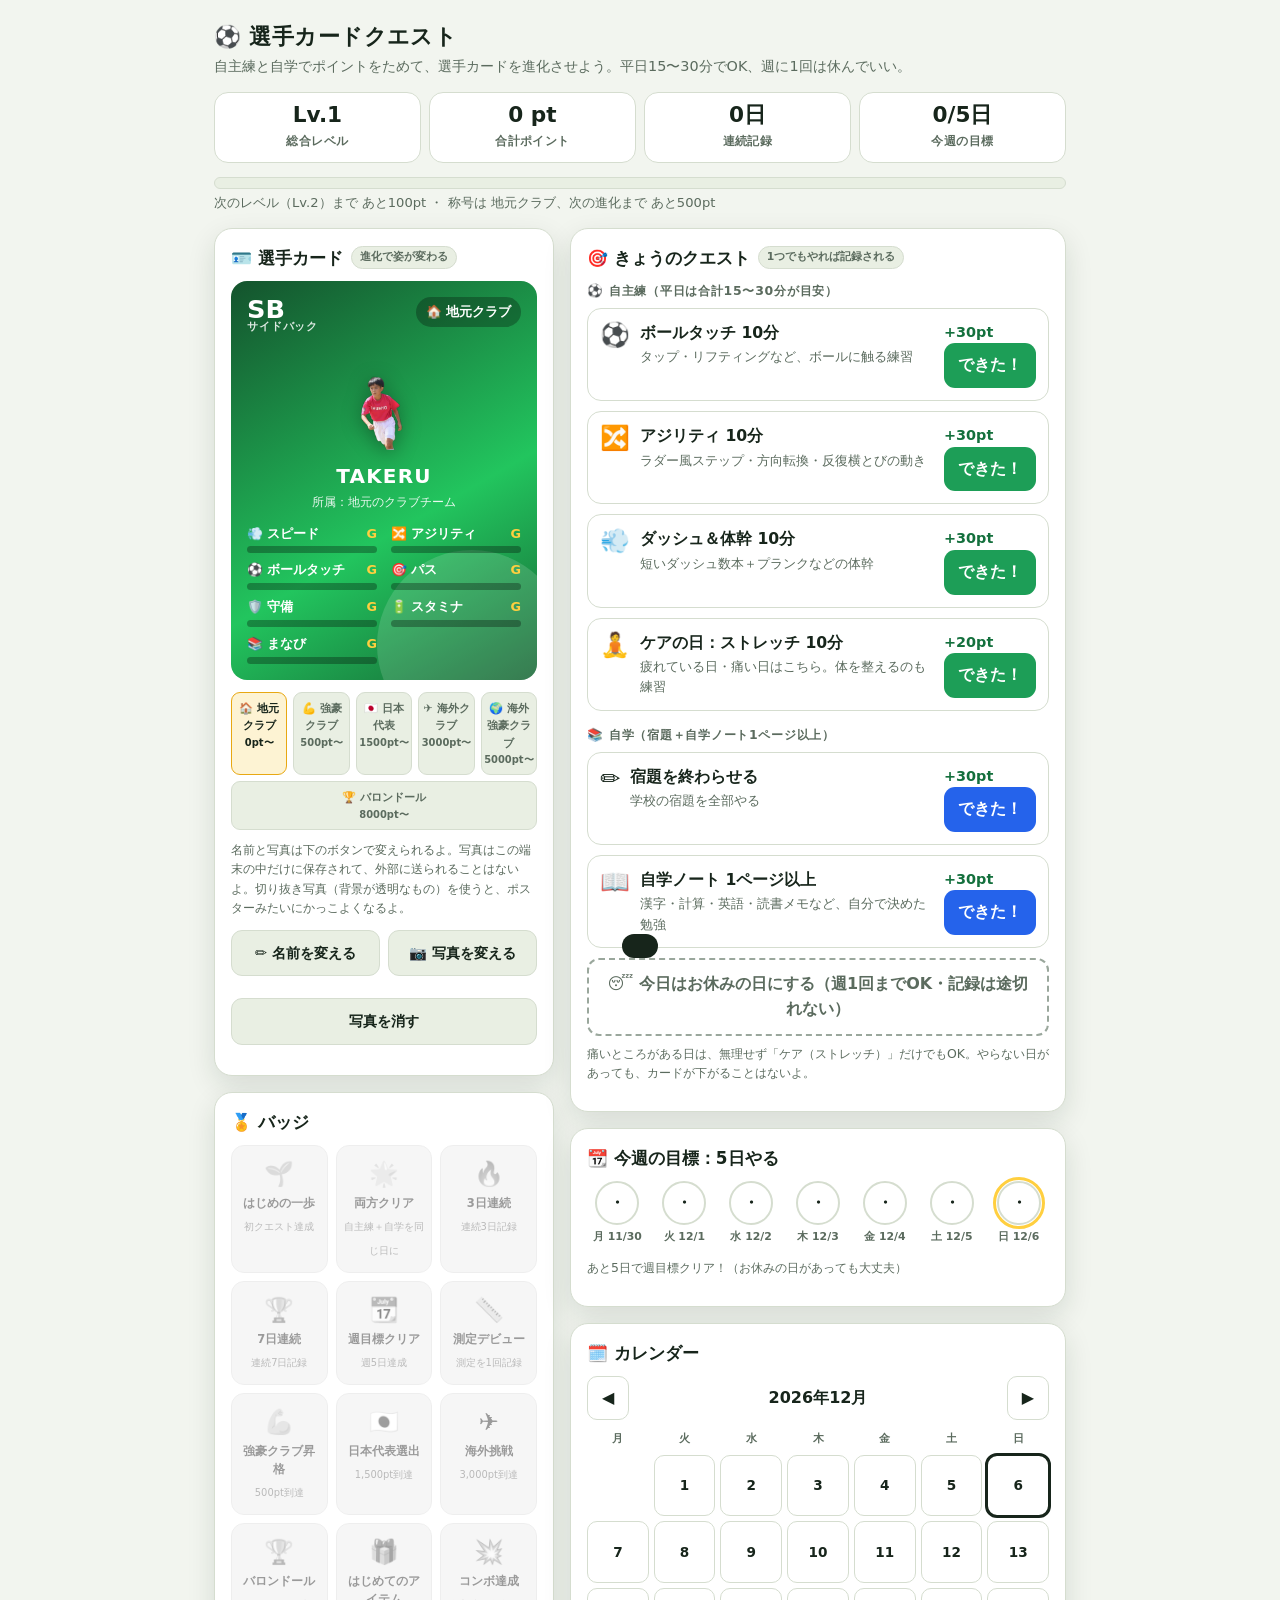
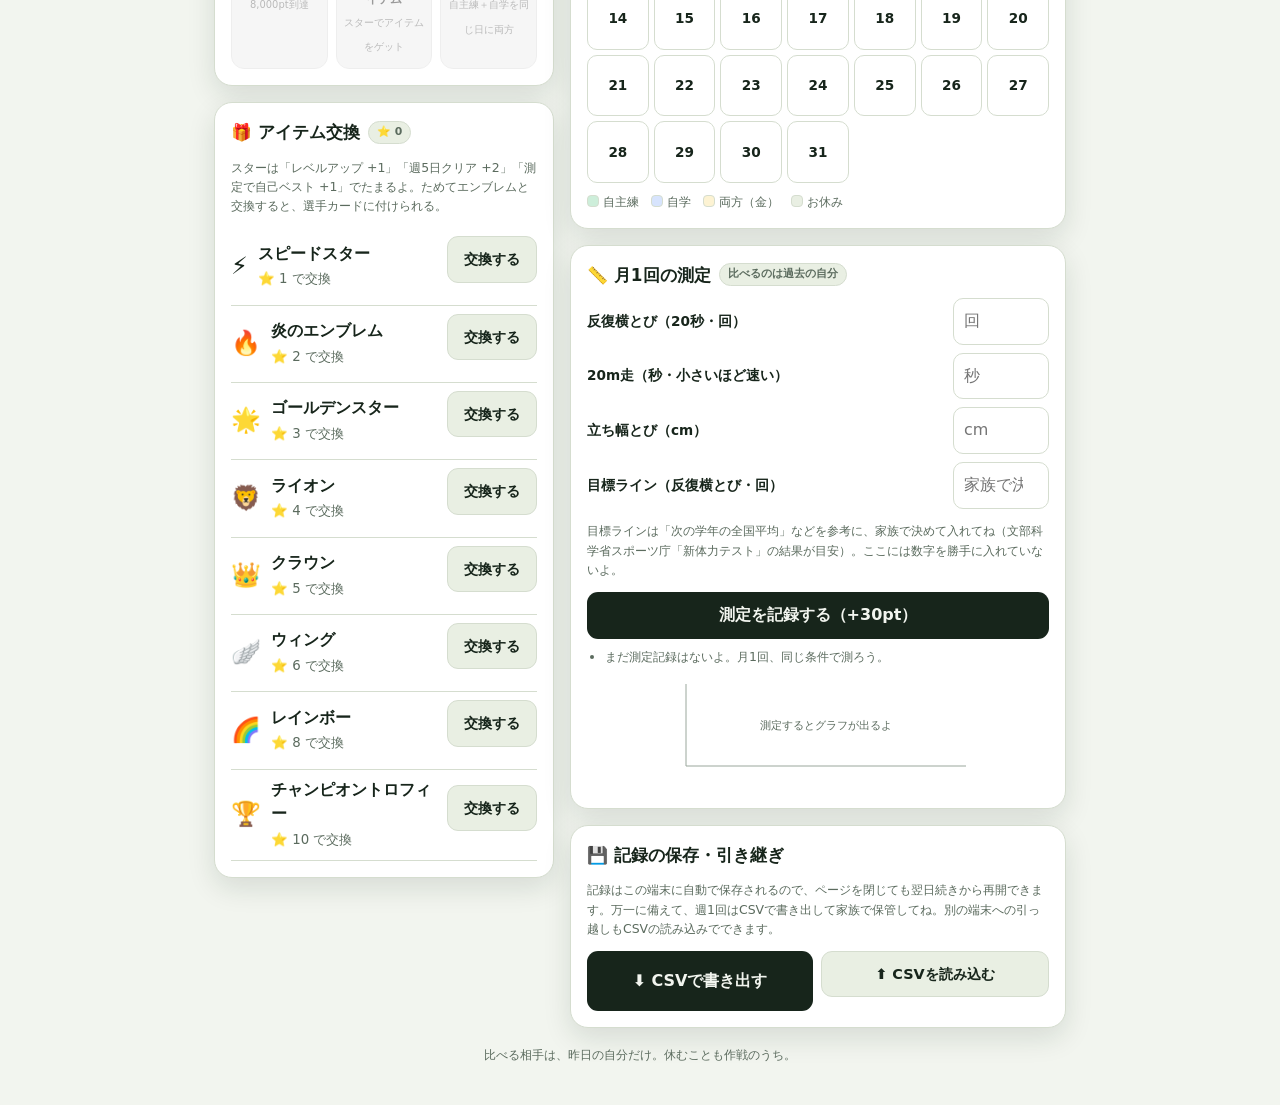
==== commit e762d839: "初期設定をサーバー側に組み込み：名前TAKERU＋本人の切り抜き写真をデフォルト表示" ====
--- a/player-card-quest/index.html
+++ b/player-card-quest/index.html
@@ -166,7 +166,7 @@
           <div class="face" id="cardFace" aria-hidden="true">
             <svg width="110" height="110" viewBox="0 0 100 100"><circle cx="50" cy="26" r="14" fill="#fff" opacity=".95"/><path d="M50 42c-14 0-22 10-24 26l-3 18h14l5-16v24h16V70l5 16h14l-3-18c-2-16-10-26-24-26z" fill="#fff" opacity=".95"/><circle cx="82" cy="80" r="10" fill="#17251b"/><path d="M82 70a10 10 0 010 20M74 76h16M76 86l6-12 6 12" stroke="#fff" stroke-width="1.6" fill="none"/></svg>
           </div>
-          <div class="pname" id="cardName">MY PLAYER</div>
+          <div class="pname" id="cardName">TAKERU</div>
           <div class="pteam" id="cardStage">所属：地元のクラブチーム</div>
           <div class="abilities" id="abilities"></div>
         </div>
@@ -313,7 +313,7 @@
   {id:"b_combo", icon:"💥", name:"コンボ達成", desc:"自主練＋自学を同じ日に両方", test:function(s){return Object.keys(s.days).some(function(k){return s.days[k].combo;});}}
 ];
 
-var state = { name:"MY PLAYER", totalPt:0, ab:{}, days:{}, measures:[], target:0, photo:"", stars:0, items:[], emblem:"", chestWeek:"", weekClearedEver:false };
+var state = { name:"TAKERU", totalPt:0, ab:{}, days:{}, measures:[], target:0, photo:"", stars:0, items:[], emblem:"", chestWeek:"", weekClearedEver:false };
 var ITEMS = [
   {id:"it_bolt", icon:"⚡", name:"スピードスター", cost:1},
   {id:"it_fire", icon:"🔥", name:"炎のエンブレム", cost:2},
@@ -326,6 +326,7 @@
 ];
 ABILITIES.forEach(function(a){ state.ab[a.id]=0; });
 
+var DEFAULT_PHOTO = "[data-uri]";
 /* 永続保存：この端末のブラウザに自動保存し、ページを閉じても翌日続きから再開できる */
 var LSKEY = "player-card-quest-v1";
 try {
@@ -346,6 +347,8 @@
       state.weekClearedEver = !!ps.weekClearedEver;
       ABILITIES.forEach(function(a){ state.ab[a.id] = (ps.ab && ps.ab[a.id]) || 0; });
     }
+  } else {
+    state.photo = DEFAULT_PHOTO;
   }
 } catch(e) {}
 function saveState(){ try { localStorage.setItem(LSKEY, JSON.stringify(state)); } catch(e) {} }
@@ -570,7 +573,9 @@
   else toast("測定を記録したよ（+30pt）📏");
 });
 $("renameBtn").addEventListener("click",function(){ var b=$("renameBox"); b.style.display=b.style.display==="none"?"block":"none"; });
-$("nameSave").addEventListener("click",function(){ var v=$("nameInput").value.trim(); if(v){ state.name=v.toUpperCase(); } $("renameBox").style.display="none"; renderAll(); toast("カードの名前を変えたよ"); });
+$("nameSave").addEventListener("click",function(){ var v=$("nameInput").value.trim(); if(v){ state.name=v.toUpperCase(); saveState(); } $("renameBox").style.display="none"; renderAll(); toast("カードの名前を変えて保存したよ ✔"); });
+document.addEventListener("visibilitychange",function(){ if(document.visibilityState==="hidden") saveState(); });
+window.addEventListener("pagehide",function(){ saveState(); });
 
 /* 写真：端末内で縮小して保存（外部送信なし）。切り抜きPNGは透明のまま、通常写真はJPEGにする */
 $("photoIn").addEventListener("change",function(ev){
@@ -617,7 +622,7 @@
     try{
       var text=String(r.result).replace(/^\ufeff/,"");
       var rows=text.split(/\r?\n/).filter(function(x){return x.trim();});
-      var ns={ name:"MY PLAYER", totalPt:0, ab:{}, days:{}, measures:[], target:0 };
+      var ns={ name:"TAKERU", totalPt:0, ab:{}, days:{}, measures:[], target:0, photo:DEFAULT_PHOTO, stars:0, items:[], emblem:"", chestWeek:"", weekClearedEver:false };
       ABILITIES.forEach(function(a){ ns.ab[a.id]=0; });
       rows.slice(1).forEach(function(row){
         var c=row.split(",");
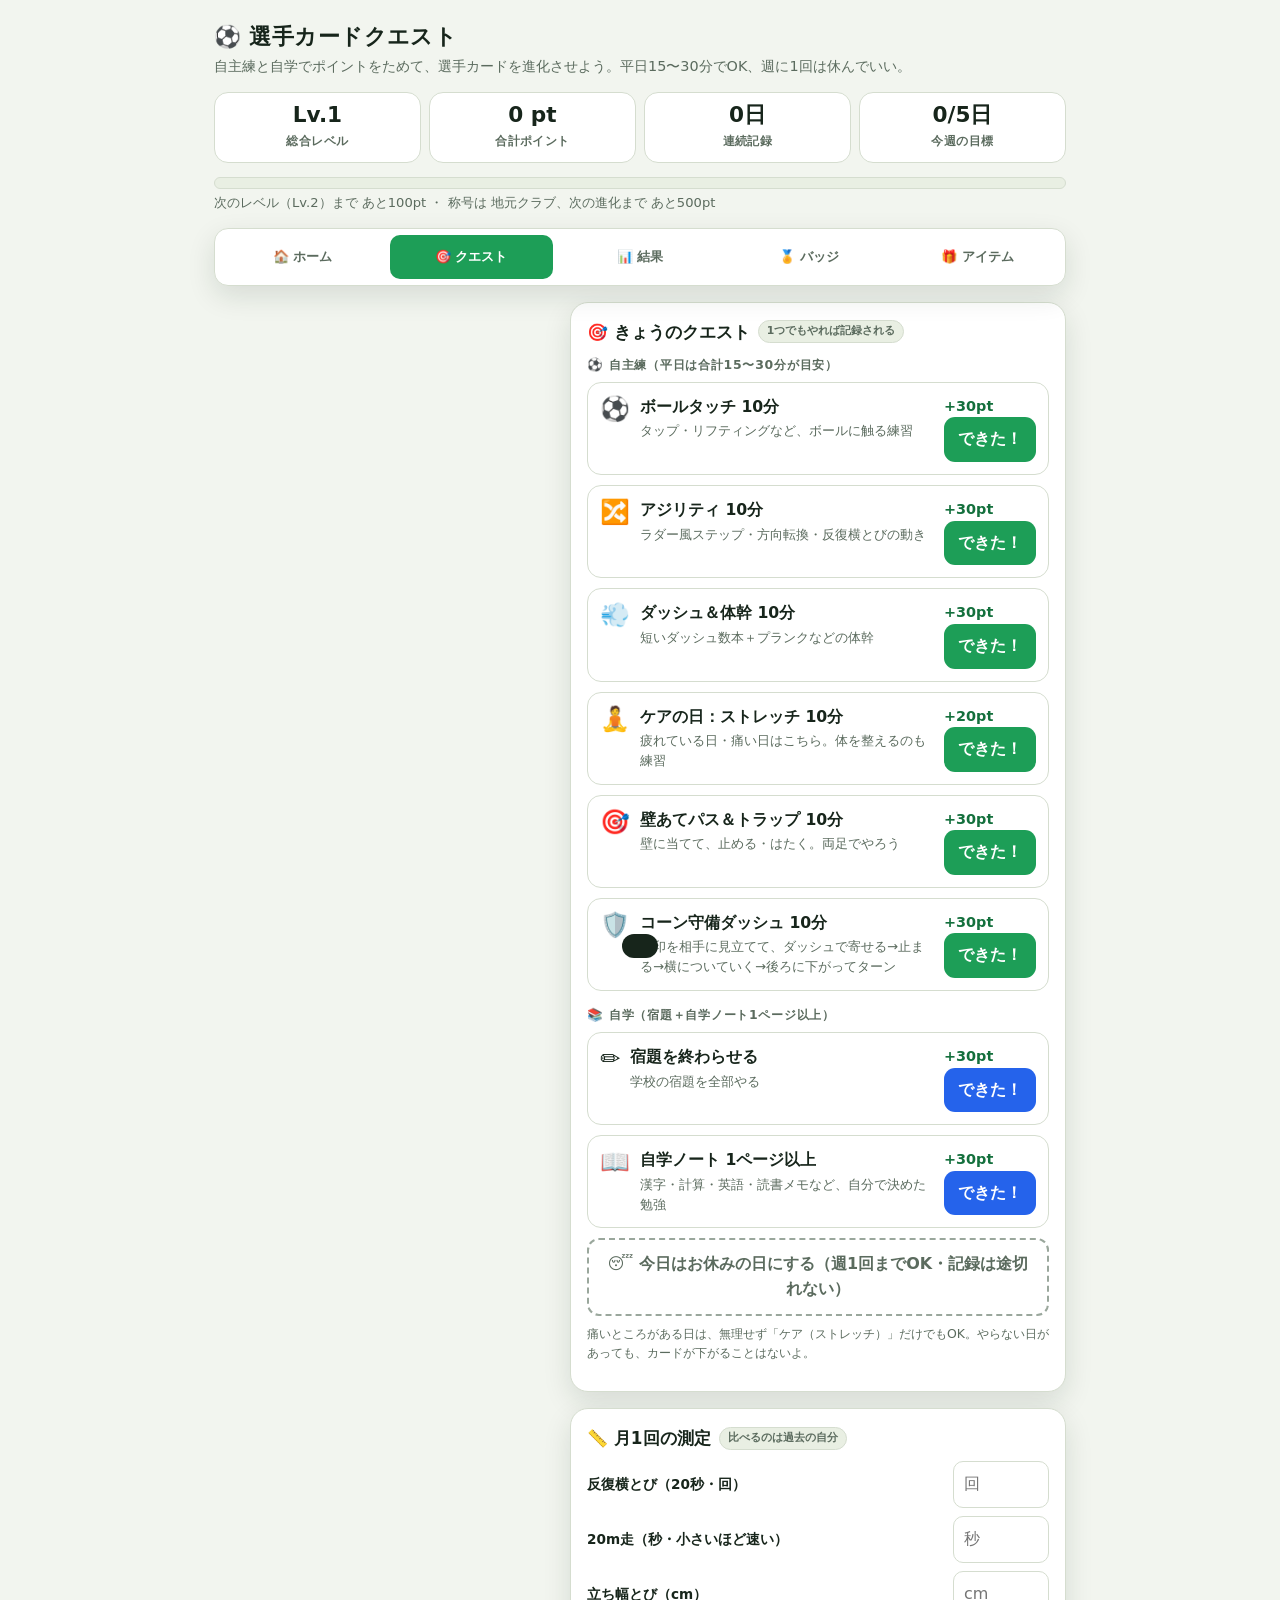
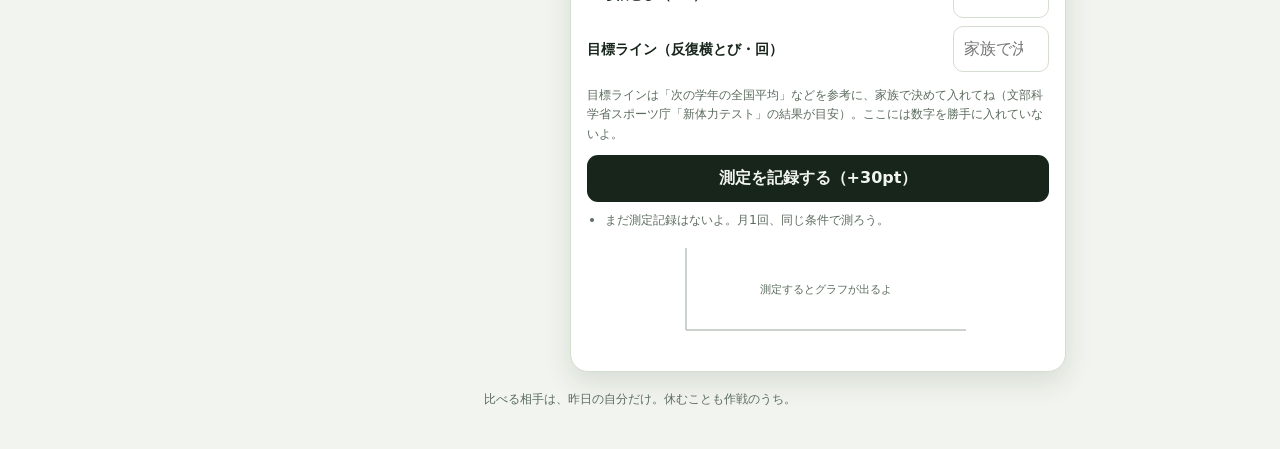
==== commit 1ed524da: "タブ切り替え表示と新クエスト2つ（壁あてパス＆トラップ／コーン守備ダッシュ）を追加" ====
--- a/player-card-quest/index.html
+++ b/player-card-quest/index.html
@@ -137,6 +137,10 @@
 footer{margin-top:18px;font-size:.75rem;color:var(--muted);text-align:center}
 .toast{position:fixed;left:50%;bottom:22px;transform:translateX(-50%) translateY(80px);background:var(--ink);color:var(--bg);padding:12px 18px;border-radius:99px;font-weight:800;font-size:.9rem;transition:transform .3s;z-index:60;max-width:92vw;text-align:center}
 .toast.show{transform:translateX(-50%) translateY(0)}
+/* tabs */
+.tabs{display:flex;gap:6px;background:var(--surface);border:1px solid var(--line);border-radius:14px;padding:6px;margin-bottom:16px;position:sticky;top:8px;z-index:40;box-shadow:var(--shadow)}
+.tabs button{flex:1;border:0;background:transparent;border-radius:10px;padding:9px 2px;font-weight:900;font-size:.82rem;color:var(--muted);min-height:44px}
+.tabs button.on{background:var(--green);color:#fff}
 </style>
 </head>
 <body>
@@ -153,9 +157,17 @@
   <div class="xpbar" aria-hidden="true"><i id="xpFill"></i></div>
   <p class="xpnote" id="xpNote">次のレベルまで あと100pt</p>
 
+  <nav class="tabs" aria-label="ページ切り替え">
+    <button type="button" data-p="home">🏠 ホーム</button>
+    <button type="button" data-p="quest" class="on">🎯 クエスト</button>
+    <button type="button" data-p="result">📊 結果</button>
+    <button type="button" data-p="badge">🏅 バッジ</button>
+    <button type="button" data-p="item">🎁 アイテム</button>
+  </nav>
+
   <div class="grid">
     <div>
-      <section class="panel" aria-label="選手カード">
+      <section class="panel" data-page="home" aria-label="選手カード">
         <h2>🪪 選手カード <span class="tag">進化で姿が変わる</span></h2>
         <div class="pcard tier-bronze" id="pcard">
           <div class="row1">
@@ -184,12 +196,12 @@
         </div>
       </section>
 
-      <section class="panel" style="margin-top:16px" aria-label="バッジ">
+      <section class="panel" style="margin-top:16px" data-page="badge" aria-label="バッジ">
         <h2>🏅 バッジ</h2>
         <div class="badges" id="badges"></div>
       </section>
 
-      <section class="panel" style="margin-top:16px" aria-label="アイテム">
+      <section class="panel" style="margin-top:16px" data-page="item" aria-label="アイテム">
         <h2>🎁 アイテム交換 <span class="tag" id="starBalance">⭐ 0</span></h2>
         <p class="note">スターは「レベルアップ +1」「週5日クリア +2」「測定で自己ベスト +1」でたまるよ。ためてエンブレムと交換すると、選手カードに付けられる。</p>
         <div id="shop"></div>
@@ -197,7 +209,7 @@
     </div>
 
     <div>
-      <section class="panel" aria-label="今日のクエスト">
+      <section class="panel" data-page="quest" aria-label="今日のクエスト">
         <h2>🎯 きょうのクエスト <span class="tag">1つでもやれば記録される</span></h2>
         <p class="sec-label">⚽ 自主練（平日は合計15〜30分が目安）</p>
         <div id="practiceQuests"></div>
@@ -207,13 +219,13 @@
         <p class="note" style="margin-top:8px">痛いところがある日は、無理せず「ケア（ストレッチ）」だけでもOK。やらない日があっても、カードが下がることはないよ。</p>
       </section>
 
-      <section class="panel" style="margin-top:16px" aria-label="今週の目標">
+      <section class="panel" style="margin-top:16px" data-page="result" aria-label="今週の目標">
         <h2>📆 今週の目標：5日やる</h2>
         <div class="weekdots" id="weekDots"></div>
         <p class="note" id="weekNote">あと5日で週目標クリア！</p>
       </section>
 
-      <section class="panel" style="margin-top:16px" aria-label="カレンダー">
+      <section class="panel" style="margin-top:16px" data-page="result" aria-label="カレンダー">
         <h2>🗓️ カレンダー</h2>
         <div class="cal-head">
           <button type="button" id="prevM" aria-label="前の月">◀</button>
@@ -229,7 +241,7 @@
         </div>
       </section>
 
-      <section class="panel" style="margin-top:16px" aria-label="測定">
+      <section class="panel" style="margin-top:16px" data-page="quest" aria-label="測定">
         <h2>📏 月1回の測定 <span class="tag">比べるのは過去の自分</span></h2>
         <div class="mrow"><label for="mSide">反復横とび（20秒・回）</label><input id="mSide" type="number" inputmode="numeric" min="0" placeholder="回"></div>
         <div class="mrow"><label for="mDash">20m走（秒・小さいほど速い）</label><input id="mDash" type="number" inputmode="decimal" step="0.01" min="0" placeholder="秒"></div>
@@ -241,7 +253,7 @@
         <svg id="mChart" viewBox="0 0 320 110" width="100%" height="110" style="margin-top:8px" aria-label="反復横とびの記録グラフ"></svg>
       </section>
 
-      <section class="panel" style="margin-top:16px" aria-label="記録の保存">
+      <section class="panel" style="margin-top:16px" data-page="home" aria-label="記録の保存">
         <h2>💾 記録の保存・引き継ぎ</h2>
         <p class="note">記録はこの端末に自動で保存されるので、ページを閉じても翌日続きから再開できます。万一に備えて、週1回はCSVで書き出して家族で保管してね。別の端末への引っ越しもCSVの読み込みでできます。</p>
         <div class="actions">
@@ -287,6 +299,8 @@
   {id:"q_agility", type:"practice", icon:"🔀", name:"アジリティ 10分", desc:"ラダー風ステップ・方向転換・反復横とびの動き", pt:30, ab:"agility"},
   {id:"q_dash", type:"practice", icon:"💨", name:"ダッシュ＆体幹 10分", desc:"短いダッシュ数本＋プランクなどの体幹", pt:30, ab:"speed"},
   {id:"q_care", type:"practice", icon:"🧘", name:"ケアの日：ストレッチ 10分", desc:"疲れている日・痛い日はこちら。体を整えるのも練習", pt:20, ab:"stamina"},
+  {id:"q_pass", type:"practice", icon:"🎯", name:"壁あてパス＆トラップ 10分", desc:"壁に当てて、止める・はたく。両足でやろう", pt:30, ab:"pass"},
+  {id:"q_def", type:"practice", icon:"🛡️", name:"コーン守備ダッシュ 10分", desc:"目印を相手に見立てて、ダッシュで寄せる→止まる→横についていく→後ろに下がってターン", pt:30, ab:"defense"},
   {id:"q_homework", type:"study", icon:"✏️", name:"宿題を終わらせる", desc:"学校の宿題を全部やる", pt:30, ab:"study"},
   {id:"q_jigaku", type:"study", icon:"📖", name:"自学ノート 1ページ以上", desc:"漢字・計算・英語・読書メモなど、自分で決めた勉強", pt:30, ab:"study"}
 ];
@@ -351,7 +365,21 @@
     state.photo = DEFAULT_PHOTO;
   }
 } catch(e) {}
-function saveState(){ try { localStorage.setItem(LSKEY, JSON.stringify(state)); } catch(e) {} }
+function saveState(){ try { localStorage.setItem(LSKEY, JSON.stringify(state)); } catch(e) {} syncUpload(); }
+var SYNC_URL = "https://script.google.com/macros/s/AKfycby69qezcvZHZNUQew4Ou_kcsK9nrV5jJ9Kr3h1fiwLohuPZ7FWvmCAJ-ZaiEsiePfXtGQ/exec";
+var SYNC_KEY = "pcq-takeru-8f42";
+var syncTimer = null;
+function syncUpload(){
+  if(!SYNC_URL || SYNC_URL.indexOf("__") === 0) return;
+  if(syncTimer) clearTimeout(syncTimer);
+  syncTimer = setTimeout(function(){
+    try {
+      var s = JSON.parse(JSON.stringify(state));
+      delete s.photo;
+      fetch(SYNC_URL, { method: "POST", mode: "no-cors", headers: { "Content-Type": "text/plain" }, body: JSON.stringify({ key: SYNC_KEY, state: s }) }).catch(function(){});
+    } catch(e) {}
+  }, 1500);
+}
 
 function tierOf(pt){ var t=TIERS[0]; TIERS.forEach(function(x){ if(pt>=x.min) t=x; }); return t; }
 function levelOf(pt){ return Math.floor(pt/100)+1; }
@@ -658,5 +686,18 @@
 renderAll();
 })();
 </script>
+<script>
+(function(){
+  var tabs = document.querySelectorAll('.tabs button');
+  function show(p){
+    tabs.forEach(function(b){ b.classList.toggle('on', b.getAttribute('data-p') === p); });
+    document.querySelectorAll('section.panel[data-page]').forEach(function(s){
+      s.style.display = (s.getAttribute('data-page') === p) ? '' : 'none';
+    });
+  }
+  tabs.forEach(function(b){ b.addEventListener('click', function(){ show(b.getAttribute('data-p')); window.scrollTo(0, 0); }); });
+  show('quest');
+})();
+</script>
 </body>
 </html>
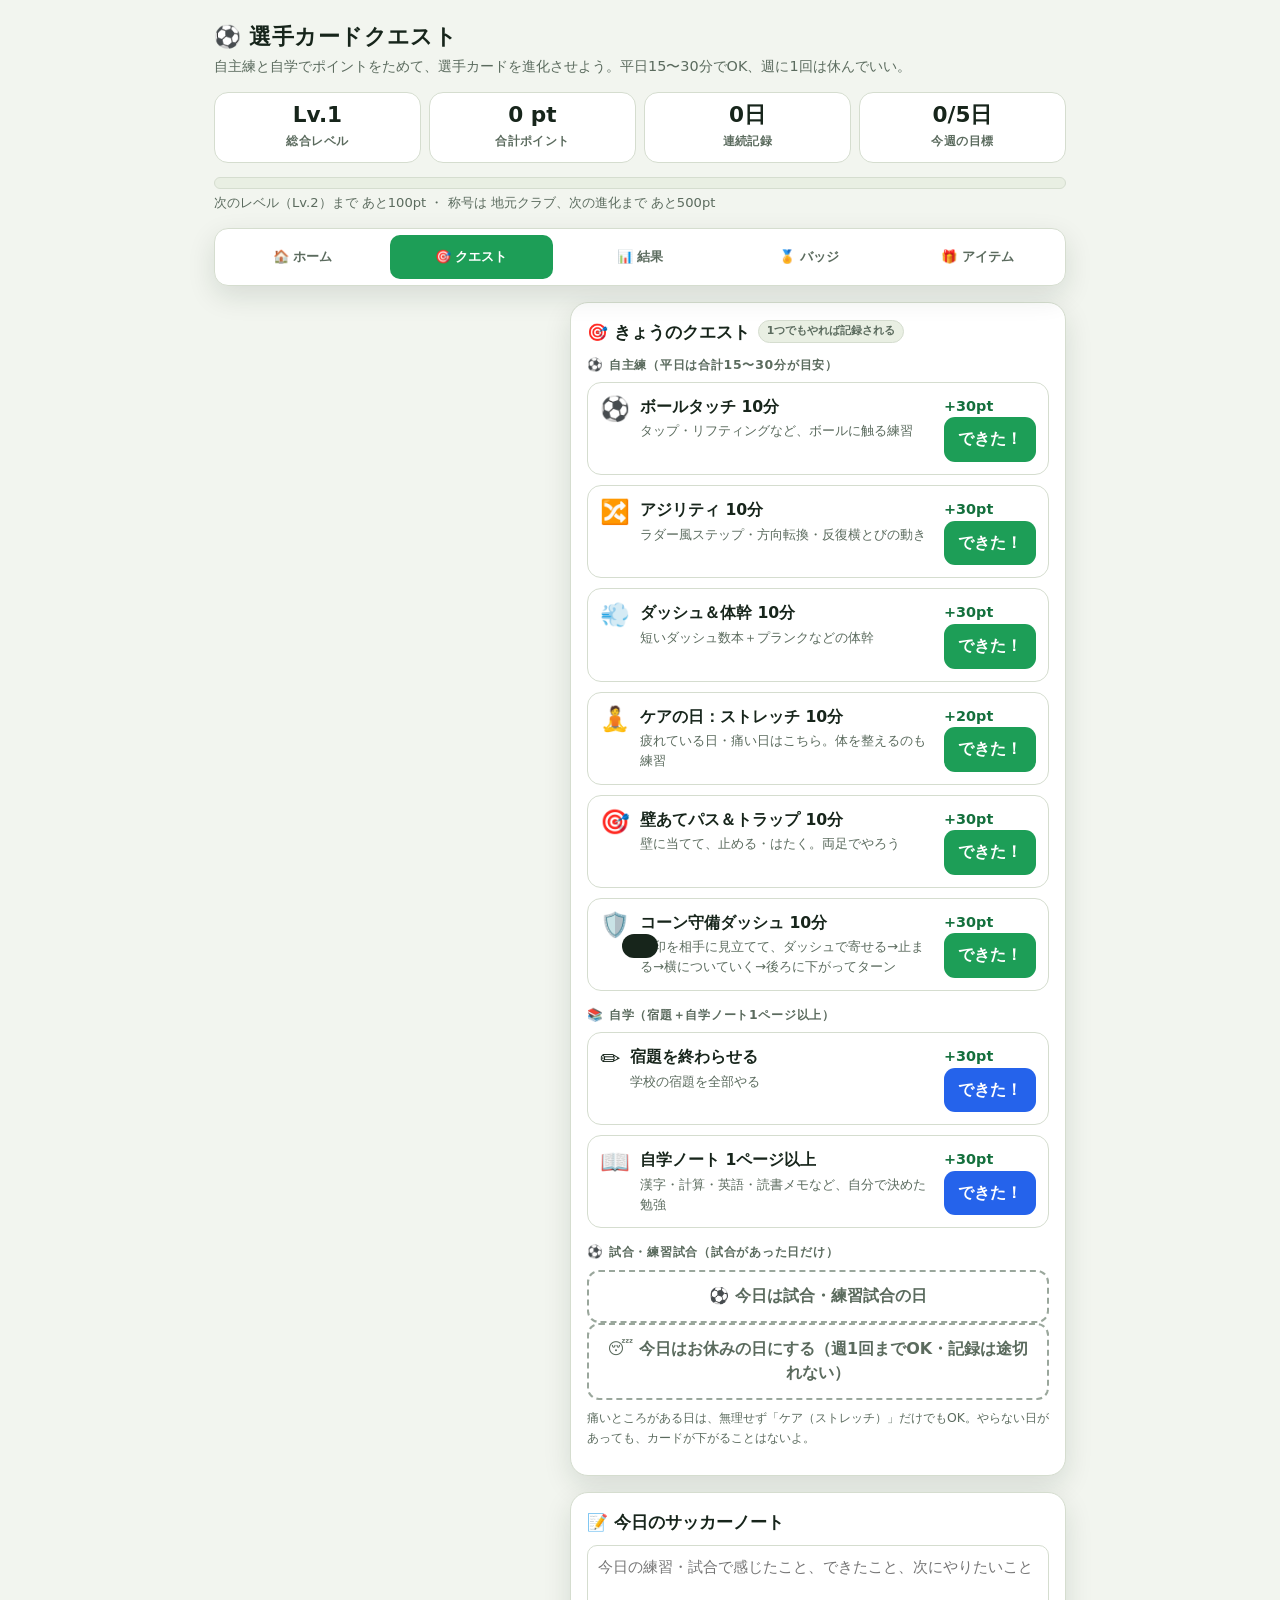
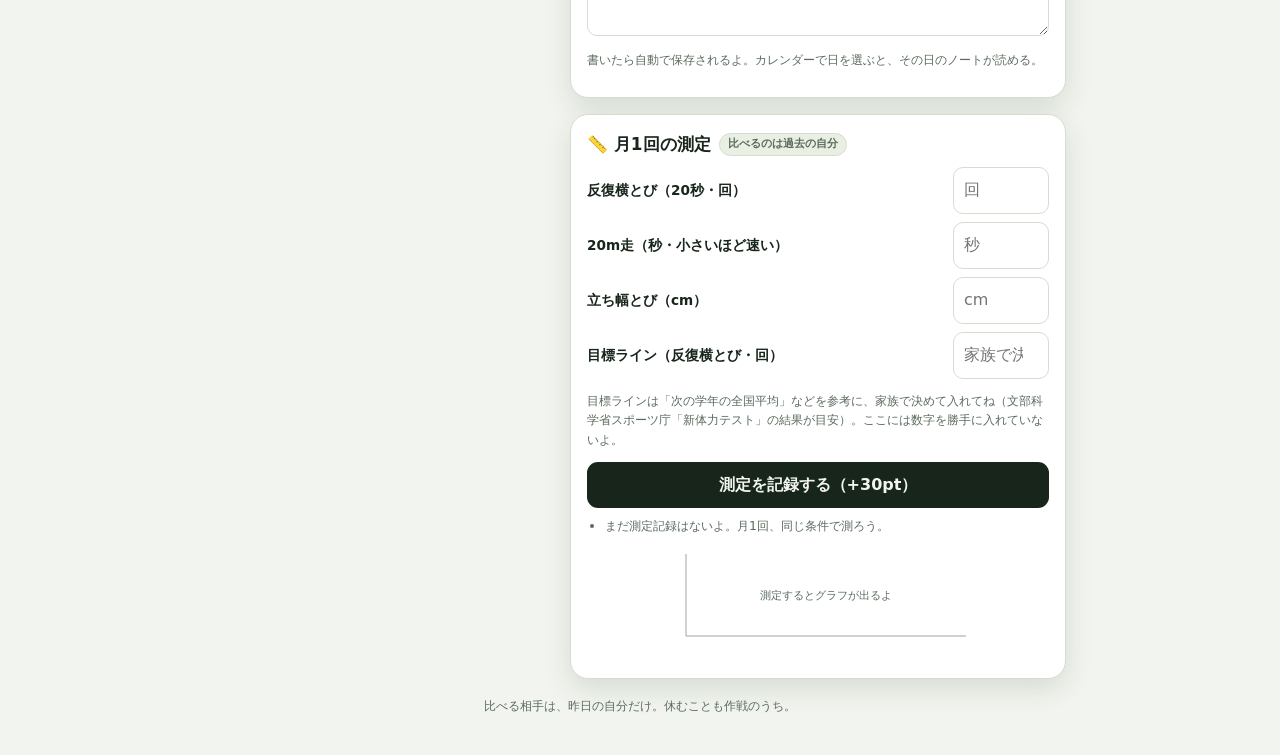
==== commit d0c4503b: "試合の日（出場時間でpt）とサッカーノートを追加" ====
--- a/player-card-quest/index.html
+++ b/player-card-quest/index.html
@@ -59,6 +59,12 @@
 .pcard .face{display:flex;justify-content:center;padding:8px 0 2px;position:relative;z-index:1}
 .pcard .pname{text-align:center;font-weight:900;font-size:1.25rem;letter-spacing:.06em;position:relative;z-index:1}
 .pcard .pteam{text-align:center;font-size:.78rem;opacity:.9;position:relative;z-index:1}
+.pcard .rarity{text-align:center;font-weight:900;letter-spacing:.35em;font-size:.8rem;margin-top:4px;position:relative;z-index:1;text-shadow:0 1px 3px rgba(0,0,0,.45)}
+.pcard.rar-r{box-shadow:0 0 0 3px #d7dde6,0 12px 26px rgba(0,0,0,.4)}
+.pcard.rar-sr{box-shadow:0 0 0 3px #f5c542,0 0 22px rgba(245,197,66,.55),0 12px 26px rgba(0,0,0,.4)}
+.pcard.rar-ssr{box-shadow:0 0 0 3px #ff8a5c,0 0 0 6px #f5c542,0 0 26px rgba(255,120,200,.55),0 12px 26px rgba(0,0,0,.4)}
+.pcard.rar-ur{box-shadow:0 0 0 3px #fff3b0,0 0 0 6px #f5c542,0 0 34px rgba(245,197,66,.8),0 12px 26px rgba(0,0,0,.45)}
+.pcard.rar-legend{box-shadow:0 0 0 3px #ffe9a8,0 0 0 6px #e63946,0 0 42px rgba(230,57,70,.75),0 12px 26px rgba(0,0,0,.5)}
 .abilities{margin-top:12px;display:grid;grid-template-columns:1fr 1fr;gap:7px 14px;position:relative;z-index:1}
 .ab{font-size:.8rem}
 .ab .top{display:flex;justify-content:space-between;font-weight:700}
@@ -107,6 +113,10 @@
 .cal .day.both{background:var(--gold-bg);border-color:var(--gold);box-shadow:inset 0 0 0 1px var(--gold)}
 .cal .day.restd{background:var(--surface2);color:var(--muted)}
 .cal .day.today{outline:3px solid var(--ink);outline-offset:-1px}
+.cal .day.matchd{background:#ffe3c2;border-color:#f59e0b}
+.cal .day .mk{font-size:.62rem;line-height:1}
+#matchTiers .btn.on{background:#f59e0b;border-color:#f59e0b;color:#fff}
+textarea.notebox{width:100%;box-sizing:border-box;border:1.5px solid var(--line);border-radius:10px;padding:10px;font:inherit;font-size:.92rem;background:var(--surface);color:var(--ink);resize:vertical}
 @media (prefers-color-scheme: dark){.cal .day.practice{background:#14532d}.cal .day.study{background:#1e3a8a}}
 .legend{display:flex;gap:12px;flex-wrap:wrap;font-size:.75rem;color:var(--muted);margin-top:10px}
 .legend i{display:inline-block;width:12px;height:12px;border-radius:4px;vertical-align:-1px;margin-right:4px;border:1px solid var(--line)}
@@ -180,6 +190,7 @@
           </div>
           <div class="pname" id="cardName">TAKERU</div>
           <div class="pteam" id="cardStage">所属：地元のクラブチーム</div>
+          <div class="rarity" id="cardRarity"></div>
           <div class="abilities" id="abilities"></div>
         </div>
         <div class="evo" id="evo"></div>
@@ -215,8 +226,20 @@
         <div id="practiceQuests"></div>
         <p class="sec-label">📚 自学（宿題＋自学ノート1ページ以上）</p>
         <div id="studyQuests"></div>
+        <p class="sec-label">⚽ 試合・練習試合（試合があった日だけ）</p>
+        <button class="restbtn" id="matchBtn" type="button">⚽ 今日は試合・練習試合の日</button>
+        <div id="matchBox" style="display:none;margin-top:8px">
+          <p class="note">どれくらい出た？ 自分で選んでね。</p>
+          <div class="actions" id="matchTiers" style="margin-top:6px"></div>
+        </div>
         <button class="restbtn" id="restBtn" type="button">😴 今日はお休みの日にする（週1回までOK・記録は途切れない）</button>
         <p class="note" style="margin-top:8px">痛いところがある日は、無理せず「ケア（ストレッチ）」だけでもOK。やらない日があっても、カードが下がることはないよ。</p>
+      </section>
+
+      <section class="panel" style="margin-top:16px" data-page="quest" aria-label="サッカーノート">
+        <h2>📝 今日のサッカーノート</h2>
+        <textarea class="notebox" id="noteToday" rows="3" placeholder="今日の練習・試合で感じたこと、できたこと、次にやりたいこと"></textarea>
+        <p class="note" style="margin-top:6px">書いたら自動で保存されるよ。カレンダーで日を選ぶと、その日のノートが読める。</p>
       </section>
 
       <section class="panel" style="margin-top:16px" data-page="result" aria-label="今週の目標">
@@ -238,7 +261,9 @@
           <span><i style="background:#d7e4fd"></i>自学</span>
           <span><i style="background:#fdf3d3"></i>両方（金）</span>
           <span><i style="background:#e9efe3"></i>お休み</span>
+          <span><i style="background:#ffe3c2"></i>⚽試合</span>
         </div>
+        <div id="dayDetail" class="note" style="margin-top:10px"></div>
       </section>
 
       <section class="panel" style="margin-top:16px" data-page="quest" aria-label="測定">
@@ -253,15 +278,6 @@
         <svg id="mChart" viewBox="0 0 320 110" width="100%" height="110" style="margin-top:8px" aria-label="反復横とびの記録グラフ"></svg>
       </section>
 
-      <section class="panel" style="margin-top:16px" data-page="home" aria-label="記録の保存">
-        <h2>💾 記録の保存・引き継ぎ</h2>
-        <p class="note">記録はこの端末に自動で保存されるので、ページを閉じても翌日続きから再開できます。万一に備えて、週1回はCSVで書き出して家族で保管してね。別の端末への引っ越しもCSVの読み込みでできます。</p>
-        <div class="actions">
-          <button class="btn" id="csvOut" type="button">⬇️ CSVで書き出す</button>
-          <label class="btn sub" for="csvIn">⬆️ CSVを読み込む</label>
-          <input type="file" id="csvIn" accept=".csv,text/csv">
-        </div>
-      </section>
     </div>
   </div>
 
@@ -301,8 +317,8 @@
   {id:"q_care", type:"practice", icon:"🧘", name:"ケアの日：ストレッチ 10分", desc:"疲れている日・痛い日はこちら。体を整えるのも練習", pt:20, ab:"stamina"},
   {id:"q_pass", type:"practice", icon:"🎯", name:"壁あてパス＆トラップ 10分", desc:"壁に当てて、止める・はたく。両足でやろう", pt:30, ab:"pass"},
   {id:"q_def", type:"practice", icon:"🛡️", name:"コーン守備ダッシュ 10分", desc:"目印を相手に見立てて、ダッシュで寄せる→止まる→横についていく→後ろに下がってターン", pt:30, ab:"defense"},
-  {id:"q_homework", type:"study", icon:"✏️", name:"宿題を終わらせる", desc:"学校の宿題を全部やる", pt:30, ab:"study"},
-  {id:"q_jigaku", type:"study", icon:"📖", name:"自学ノート 1ページ以上", desc:"漢字・計算・英語・読書メモなど、自分で決めた勉強", pt:30, ab:"study"}
+  {id:"q_homework", type:"study", icon:"✏️", name:"宿題を終わらせる", desc:"学校の宿題を全部やる", pt:30, ab:"study", abPt:15},
+  {id:"q_jigaku", type:"study", icon:"📖", name:"自学ノート 1ページ以上", desc:"漢字・計算・英語・読書メモなど、自分で決めた勉強", pt:30, ab:"study", abPt:15}
 ];
 var TIERS = [
   {min:0, name:"🏠 地元クラブ", cls:"tier-bronze", stage:"所属：地元のクラブチーム"},
@@ -383,8 +399,9 @@
 
 function tierOf(pt){ var t=TIERS[0]; TIERS.forEach(function(x){ if(pt>=x.min) t=x; }); return t; }
 function levelOf(pt){ return Math.floor(pt/100)+1; }
-function rankOf(v){ if(v>=600)return"S"; if(v>=450)return"A"; if(v>=320)return"B"; if(v>=220)return"C"; if(v>=140)return"D"; if(v>=70)return"E"; if(v>=25)return"F"; return"G"; }
-function dayRec(k){ if(!state.days[k]) state.days[k]={practice:false,study:false,rest:false,pt:0,done:{}}; return state.days[k]; }
+function rarityOf(pt){ if(pt>=8000)return{name:"LEGEND",cls:"rar-legend"}; if(pt>=5000)return{name:"UR",cls:"rar-ur"}; if(pt>=3000)return{name:"SSR",cls:"rar-ssr"}; if(pt>=1500)return{name:"SR",cls:"rar-sr"}; if(pt>=500)return{name:"R",cls:"rar-r"}; return{name:"",cls:""}; }
+function rankOf(v){ if(v>=2500)return"SSS"; if(v>=1200)return"SS"; if(v>=600)return"S"; if(v>=450)return"A"; if(v>=320)return"B"; if(v>=220)return"C"; if(v>=140)return"D"; if(v>=70)return"E"; if(v>=25)return"F"; return"G"; }
+function dayRec(k){ if(!state.days[k]) state.days[k]={practice:false,study:false,rest:false,pt:0,done:{},match:null,note:""}; return state.days[k]; }
 function streakOf(s){
   var n=0, d=new Date(TODAY);
   // today not yet done doesn't break streak: start from yesterday if today empty
@@ -423,6 +440,79 @@
   $("restBtn").classList.toggle("on", !!rec.rest);
   $("restBtn").textContent = rec.rest ? "✔ 今日はお休みの日（タップで取り消し）" : "😴 今日はお休みの日にする（週1回までOK・記録は途切れない）";
 }
+var MATCH_TIERS=[
+  {id:"bench", label:"出場なし（ベンチ）", ab:0, total:0},
+  {id:"short", label:"少し出た（15分まで）", ab:2, total:10},
+  {id:"half", label:"半分くらい（15〜30分）", ab:3, total:20},
+  {id:"long", label:"たくさん出た（30分以上）", ab:5, total:30},
+  {id:"full", label:"フル出場", ab:5, total:40}
+];
+function matchTier(id){ for(var i=0;i<MATCH_TIERS.length;i++) if(MATCH_TIERS[i].id===id) return MATCH_TIERS[i]; return null; }
+function soccerAbs(){ return ABILITIES.filter(function(a){return a.id!=="study";}); }
+var selDay=TODAYK;
+function applyMatch(tierId){
+  var rec=dayRec(TODAYK);
+  var prev=rec.match?matchTier(rec.match):null;
+  if(tierId===rec.match) return;
+  var beforeLv=levelOf(state.totalPt), beforeTier=tierOf(state.totalPt).name;
+  if(prev){ state.totalPt-=prev.total; rec.pt-=prev.total; soccerAbs().forEach(function(a){ state.ab[a.id]-=prev.ab; }); }
+  rec.match=tierId;
+  var combo=false;
+  if(tierId){
+    var t=matchTier(tierId);
+    state.totalPt+=t.total; rec.pt+=t.total; soccerAbs().forEach(function(a){ state.ab[a.id]+=t.ab; });
+    rec.rest=false; rec.practice=true;
+    if(rec.practice && rec.study && !rec.combo){ rec.combo=true; combo=true; rec.pt+=20; state.totalPt+=20; }
+  } else {
+    rec.practice = QUESTS.some(function(q){ return q.type==="practice" && rec.done[q.id]; });
+  }
+  var afterLv=levelOf(state.totalPt), afterTier=tierOf(state.totalPt).name;
+  var lvStars=Math.max(0, afterLv-beforeLv); state.stars+=lvStars;
+  var chest=grantChestIfNeeded();
+  renderAll();
+  if(tierId){
+    var tt=matchTier(tierId);
+    if(afterTier!==beforeTier){ showModal("✨","ステージアップ！", afterTier+" に上がったよ！ "+tierOf(state.totalPt).stage); }
+    else if(afterLv>beforeLv){ showModal("🎉","レベルアップ！", "Lv."+afterLv+" になったよ。ごほうびに ⭐+"+lvStars+" ゲット！"); }
+    else if(combo){ showModal("💥","コンボボーナス！", "試合＋自学の両方クリアで +20pt ボーナス！"); }
+    else toast(tt.total>0 ? "⚽ 試合を記録したよ（+"+tt.total+"pt）" : "⚽ 試合の日として記録したよ。出場したら時間を選んでね");
+  } else {
+    toast("試合の記録を取り消したよ");
+  }
+}
+function renderMatch(){
+  var rec=dayRec(TODAYK), on=!!rec.match;
+  var btn=$("matchBtn");
+  btn.classList.toggle("on", on);
+  btn.textContent = on ? "✔ 今日は試合・練習試合の日（タップで取り消し）" : "⚽ 今日は試合・練習試合の日";
+  $("matchBox").style.display = on ? "block" : "none";
+  var box=$("matchTiers"); box.innerHTML="";
+  MATCH_TIERS.forEach(function(t){
+    var b=document.createElement("button"); b.type="button"; b.className="btn sub"+(rec.match===t.id?" on":"");
+    b.textContent=t.label;
+    b.addEventListener("click",function(){ applyMatch(t.id); });
+    box.appendChild(b);
+  });
+}
+function renderNote(){
+  var ta=$("noteToday");
+  if(document.activeElement!==ta){ ta.value=dayRec(TODAYK).note||""; }
+}
+function renderDayDetail(){
+  var el=$("dayDetail"); if(!el) return;
+  var r=state.days[selDay];
+  var parts=selDay.replace(/-/g,"/");
+  var txt="<b>"+parts+"</b>：";
+  if(!r || (!r.practice && !r.study && !r.rest && !r.match)){ txt+="まだ記録はないよ。"; el.innerHTML=txt; return; }
+  var kinds=[];
+  if(r.match){ var t=matchTier(r.match); kinds.push("⚽試合（"+(t?t.label:"")+"）"); }
+  if(r.practice && !r.match) kinds.push("自主練");
+  if(r.study) kinds.push("自学");
+  if(r.rest) kinds.push("お休み");
+  txt+=kinds.join("・")+(r.pt?"　"+r.pt+"pt":"");
+  txt+= r.note ? "<br>📝 "+r.note.replace(/</g,"&lt;") : "<br>📝 ノートはないよ";
+  el.innerHTML=txt;
+}
 function weekKeyOf(d){ return key(weekStart(d)); }
 function grantChestIfNeeded(){
   var wk=weekKeyOf(TODAY);
@@ -437,7 +527,7 @@
   var rec=dayRec(TODAYK);
   if(rec.done[q.id]) return;
   rec.done[q.id]=true; rec[q.type]=true; rec.rest=false; rec.pt+=q.pt;
-  state.totalPt+=q.pt; state.ab[q.ab]+=q.pt;
+  state.totalPt+=q.pt; state.ab[q.ab]+=(q.abPt!=null?q.abPt:q.pt);
   var combo=false;
   if(rec.practice && rec.study && !rec.combo){ rec.combo=true; combo=true; rec.pt+=20; state.totalPt+=20; }
   var afterLv=levelOf(state.totalPt), afterTier=tierOf(state.totalPt).name;
@@ -455,6 +545,13 @@
   var rec=dayRec(TODAYK); rec.rest=!rec.rest; renderAll();
   toast(rec.rest?"今日はお休みの日。しっかり休もう":"お休みを取り消したよ");
 });
+$("matchBtn").addEventListener("click",function(){
+  var rec=dayRec(TODAYK);
+  if(rec.match){ applyMatch(null); } else { applyMatch("bench"); }
+});
+$("noteToday").addEventListener("input",function(ev){
+  dayRec(TODAYK).note=ev.target.value; saveState();
+});
 
 function renderStats(){
   var lv=levelOf(state.totalPt);
@@ -472,8 +569,9 @@
 }
 var FACE_SVG = '<svg width="110" height="110" viewBox="0 0 100 100"><circle cx="50" cy="26" r="14" fill="#fff" opacity=".95"/><path d="M50 42c-14 0-22 10-24 26l-3 18h14l5-16v24h16V70l5 16h14l-3-18c-2-16-10-26-24-26z" fill="#fff" opacity=".95"/><circle cx="82" cy="80" r="10" fill="#17251b"/><path d="M82 70a10 10 0 010 20M74 76h16M76 86l6-12 6 12" stroke="#fff" stroke-width="1.6" fill="none"/></svg>';
 function renderCard(){
-  var t=tierOf(state.totalPt), card=$("pcard");
-  card.className="pcard "+t.cls;
+  var t=tierOf(state.totalPt), card=$("pcard"), rar=rarityOf(state.totalPt);
+  card.className="pcard "+t.cls+(rar.cls?" "+rar.cls:"");
+  $("cardRarity").textContent=rar.name?"✦ "+rar.name+" ✦":"";
   $("tierName").textContent=t.name;
   $("cardStage").textContent=t.stage;
   $("cardName").textContent=state.name;
@@ -495,7 +593,7 @@
   ABILITIES.forEach(function(a){
     var v=state.ab[a.id]||0;
     var d=document.createElement("div"); d.className="ab";
-    d.innerHTML='<div class="top"><span>'+a.icon+" "+a.name+'</span><span class="rank">'+rankOf(v)+'</span></div><div class="bar"><i style="width:'+Math.min(100, v/6)+'%"></i></div>';
+    d.innerHTML='<div class="top"><span>'+a.icon+" "+a.name+'</span><span class="rank">'+rankOf(v)+'</span></div><div class="bar"><i style="width:'+Math.min(100, v/25)+'%"></i></div>';
     box.appendChild(d);
   });
   var evo=$("evo"); evo.innerHTML="";
@@ -532,8 +630,11 @@
     var d=new Date(calCursor.getFullYear(), calCursor.getMonth(), dd), k=key(d), r=state.days[k];
     var div=document.createElement("div"); div.className="day";
     if(r&&r.practice&&r.study) div.classList.add("both"); else if(r&&r.practice) div.classList.add("practice"); else if(r&&r.study) div.classList.add("study"); else if(r&&r.rest) div.classList.add("restd");
+    if(r&&r.match) div.classList.add("matchd");
     if(k===TODAYK) div.classList.add("today");
-    div.innerHTML="<span>"+dd+"</span>"+(r&&r.pt?'<span class="pt">'+r.pt+"pt</span>":"");
+    div.innerHTML="<span>"+dd+"</span>"+(r&&r.match?'<span class="mk">⚽</span>':"")+(r&&r.pt?'<span class="pt">'+r.pt+"pt</span>":"");
+    div.style.cursor="pointer";
+    div.addEventListener("click",function(){ selDay=k; renderDayDetail(); });
     cal.appendChild(div);
   }
 }
@@ -629,43 +730,6 @@
 });
 $("photoDel").addEventListener("click",function(){ state.photo=""; renderAll(); toast("写真を消したよ"); });
 
-function toCSV(){
-  var lines=["type,date,practice,study,rest,pt,side,dash,jump,name,target"];
-  Object.keys(state.days).sort().forEach(function(k){ var d=state.days[k]; lines.push(["day",k,d.practice?1:0,d.study?1:0,d.rest?1:0,d.pt,"","","","",state.target].join(",")); });
-  state.measures.forEach(function(m){ lines.push(["measure",m.date,"","","",30,m.side||"",m.dash||"",m.jump||"","",state.target].join(",")); });
-  lines.push(["meta","","","","",state.totalPt,"","","",'"'+state.name.replace(/"/g,'""')+'"',state.target].join(","));
-  ABILITIES.forEach(function(a){ lines.push(["ability","","","","",state.ab[a.id]||0,"","","",a.id,""].join(",")); });
-  return lines.join("\n");
-}
-$("csvOut").addEventListener("click",function(){
-  var blob=new Blob(["\ufeff"+toCSV()],{type:"text/csv"});
-  var a=document.createElement("a"); a.href=URL.createObjectURL(blob); a.download="player-card-quest-"+TODAYK+".csv"; document.body.appendChild(a); a.click(); a.remove();
-  setTimeout(function(){URL.revokeObjectURL(a.href);},2000);
-  toast("CSVを書き出したよ。大事に保管してね");
-});
-$("csvIn").addEventListener("change",function(ev){
-  var f=ev.target.files[0]; if(!f) return;
-  var r=new FileReader();
-  r.onload=function(){
-    try{
-      var text=String(r.result).replace(/^\ufeff/,"");
-      var rows=text.split(/\r?\n/).filter(function(x){return x.trim();});
-      var ns={ name:"TAKERU", totalPt:0, ab:{}, days:{}, measures:[], target:0, photo:DEFAULT_PHOTO, stars:0, items:[], emblem:"", chestWeek:"", weekClearedEver:false };
-      ABILITIES.forEach(function(a){ ns.ab[a.id]=0; });
-      rows.slice(1).forEach(function(row){
-        var c=row.split(",");
-        if(c[0]==="day"){ ns.days[c[1]]={practice:c[2]==="1",study:c[3]==="1",rest:c[4]==="1",pt:parseInt(c[5],10)||0,done:{}}; if(parseInt(c[10],10)) ns.target=parseInt(c[10],10); }
-        else if(c[0]==="measure"){ ns.measures.push({date:c[1],side:c[6]?parseInt(c[6],10):null,dash:c[7]?parseFloat(c[7]):null,jump:c[8]?parseInt(c[8],10):null}); }
-        else if(c[0]==="meta"){ ns.totalPt=parseInt(c[5],10)||0; var nm=row.match(/"([^"]*)"/); if(nm) ns.name=nm[1]; if(parseInt(c[10],10)) ns.target=parseInt(c[10],10); }
-        else if(c[0]==="ability"){ ns.ab[c[9]]=parseInt(c[5],10)||0; }
-      });
-      // restore today's done flags from day pt is not possible; mark day types only
-      state=ns; renderAll(); toast("記録を読み込んだよ！続きから再開");
-    }catch(e){ toast("読み込みに失敗したよ。CSVを確認してね"); }
-  };
-  r.readAsText(f);
-  ev.target.value="";
-});
 
 function renderShop(){
   $("starBalance").textContent="⭐ "+state.stars;
@@ -682,7 +746,7 @@
     row.appendChild(btn); box.appendChild(row);
   });
 }
-function renderAll(){ renderStats(); renderCard(); renderQuests(); renderWeek(); renderCal(); renderBadges(); renderMeasures(); renderShop(); saveState(); }
+function renderAll(){ renderStats(); renderCard(); renderQuests(); renderMatch(); renderNote(); renderWeek(); renderCal(); renderDayDetail(); renderBadges(); renderMeasures(); renderShop(); saveState(); }
 renderAll();
 })();
 </script>
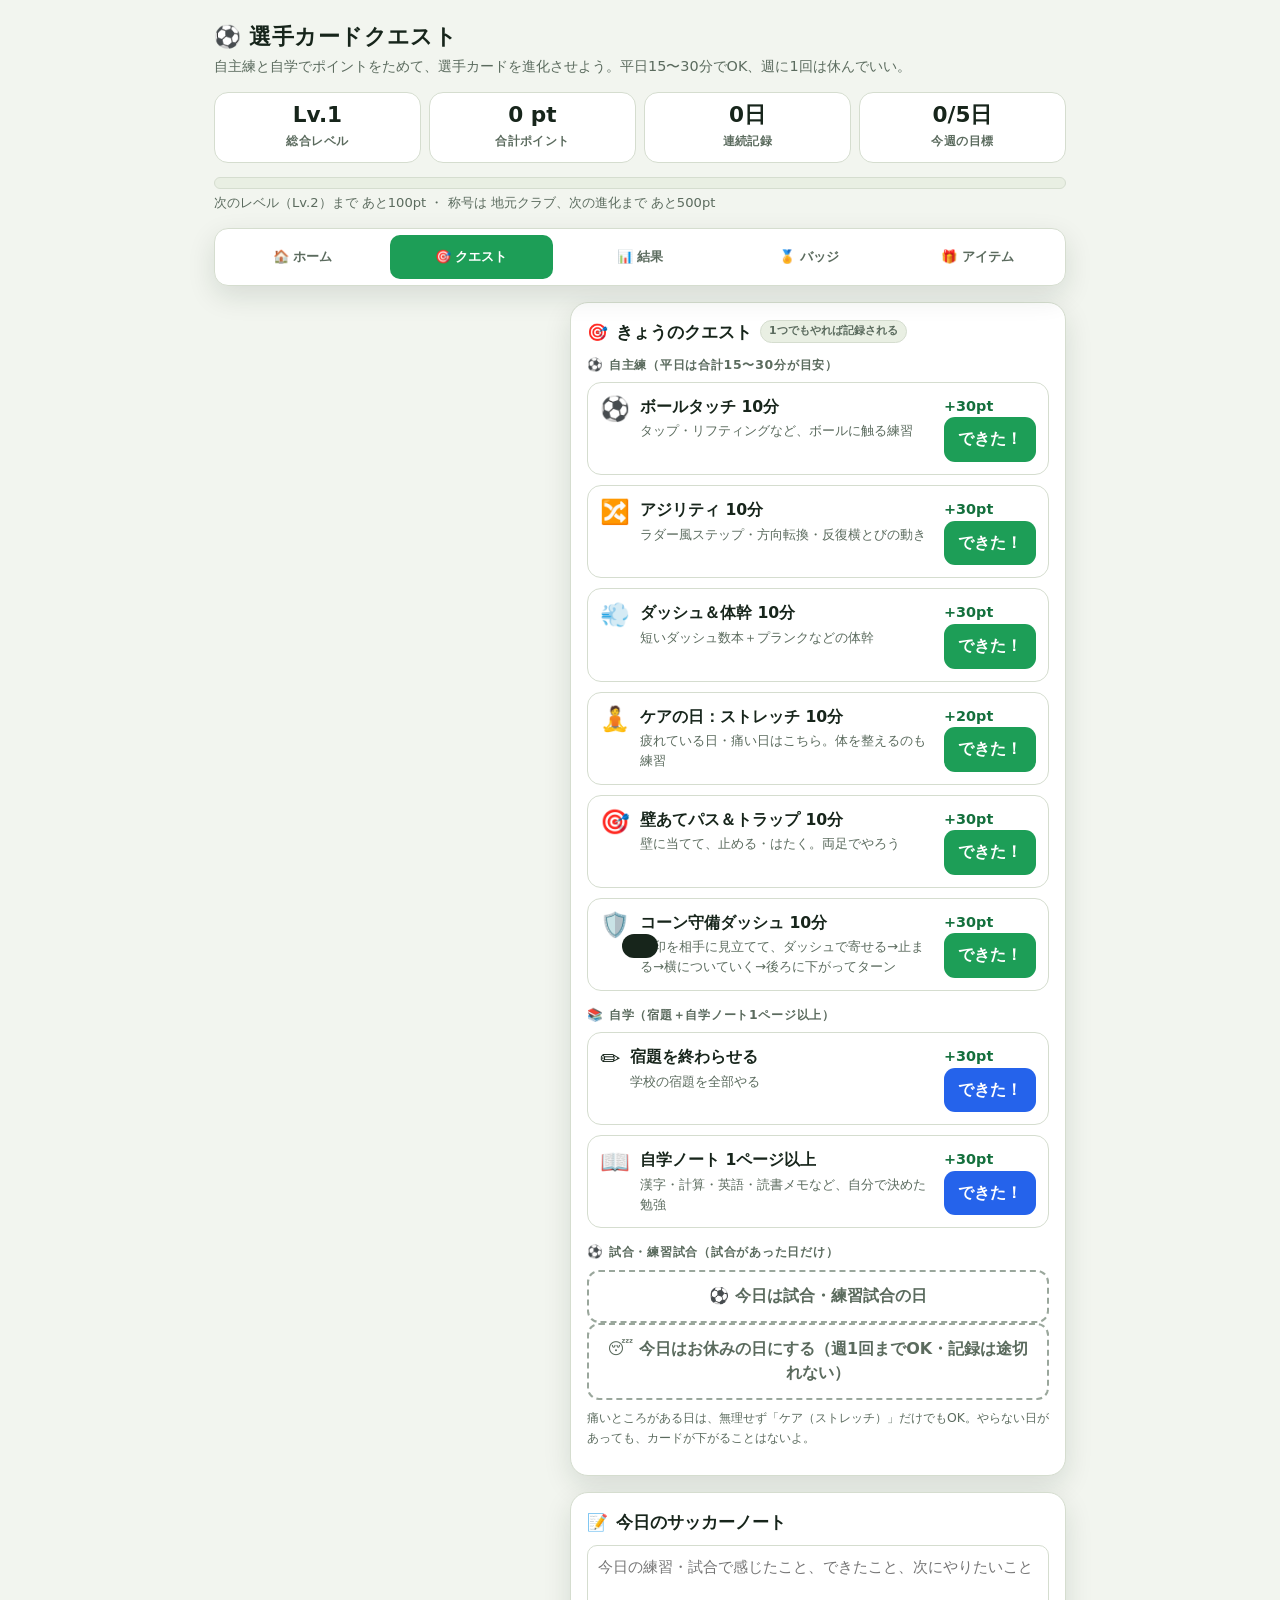
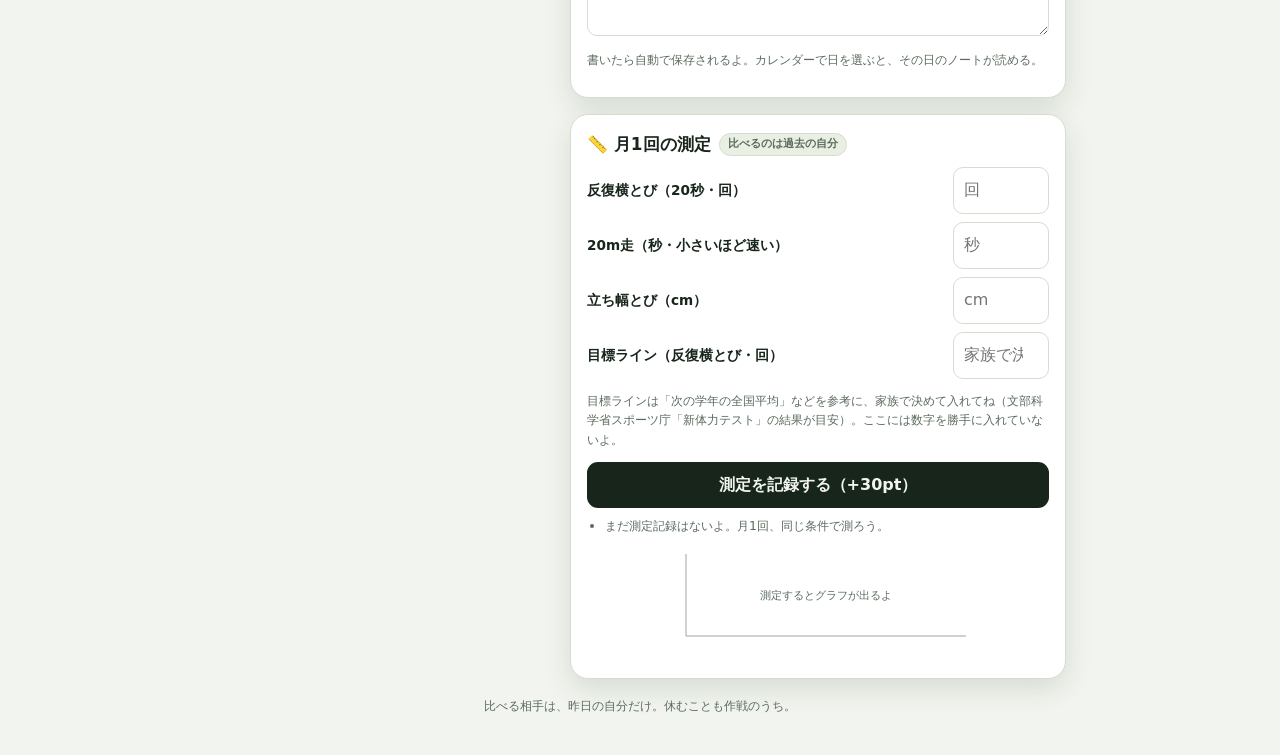
==== commit 60ef2683: "過去の日の遡り記録（クエスト・試合・ノートの後入れ）を追加" ====
--- a/player-card-quest/index.html
+++ b/player-card-quest/index.html
@@ -221,7 +221,8 @@
 
     <div>
       <section class="panel" data-page="quest" aria-label="今日のクエスト">
-        <h2>🎯 きょうのクエスト <span class="tag">1つでもやれば記録される</span></h2>
+        <div id="editBanner" style="display:none;background:#fff7e0;border:1.5px solid var(--gold);border-radius:10px;padding:8px 10px;margin-bottom:10px;font-weight:800">🗓️ <span id="editBannerTxt"></span> <button class="btn sub" id="editBackBtn" type="button" style="float:right">今日に戻る</button></div>
+        <h2>🎯 <span id="questTitle">きょうのクエスト</span> <span class="tag">1つでもやれば記録される</span></h2>
         <p class="sec-label">⚽ 自主練（平日は合計15〜30分が目安）</p>
         <div id="practiceQuests"></div>
         <p class="sec-label">📚 自学（宿題＋自学ノート1ページ以上）</p>
@@ -237,7 +238,7 @@
       </section>
 
       <section class="panel" style="margin-top:16px" data-page="quest" aria-label="サッカーノート">
-        <h2>📝 今日のサッカーノート</h2>
+        <h2>📝 <span id="noteTitle">今日のサッカーノート</span></h2>
         <textarea class="notebox" id="noteToday" rows="3" placeholder="今日の練習・試合で感じたこと、できたこと、次にやりたいこと"></textarea>
         <p class="note" style="margin-top:6px">書いたら自動で保存されるよ。カレンダーで日を選ぶと、その日のノートが読める。</p>
       </section>
@@ -421,7 +422,7 @@
 
 function renderQuests(){
   var mk=function(q){
-    var rec=dayRec(TODAYK), done=!!rec.done[q.id];
+    var rec=dayRec(editDay), done=!!rec.done[q.id];
     var div=document.createElement("div"); div.className="quest"+(q.type==="study"?" study":"")+(done?" done":"");
     div.innerHTML='<div class="ic" aria-hidden="true"></div><div class="body"><b></b><p></p></div><div><div class="pt">+'+q.pt+'pt</div><button type="button"></button></div>';
     div.querySelector(".ic").textContent=q.icon;
@@ -436,7 +437,7 @@
   };
   var p=$("practiceQuests"), s=$("studyQuests"); p.innerHTML=""; s.innerHTML="";
   QUESTS.forEach(function(q){ (q.type==="practice"?p:s).appendChild(mk(q)); });
-  var rec=dayRec(TODAYK);
+  var rec=dayRec(editDay);
   $("restBtn").classList.toggle("on", !!rec.rest);
   $("restBtn").textContent = rec.rest ? "✔ 今日はお休みの日（タップで取り消し）" : "😴 今日はお休みの日にする（週1回までOK・記録は途切れない）";
 }
@@ -450,8 +451,19 @@
 function matchTier(id){ for(var i=0;i<MATCH_TIERS.length;i++) if(MATCH_TIERS[i].id===id) return MATCH_TIERS[i]; return null; }
 function soccerAbs(){ return ABILITIES.filter(function(a){return a.id!=="study";}); }
 var selDay=TODAYK;
+var editDay=TODAYK;
+function editDate(){ var p=editDay.split("-"); return new Date(+p[0], +p[1]-1, +p[2]); }
+function editInCurWeek(){ return weekKeyOf(editDate())===weekKeyOf(TODAY); }
+function fmtDay(k){ var p=k.split("-"); return (+p[1])+"月"+(+p[2])+"日"; }
+function renderEditBanner(){
+  var ed=editDay!==TODAYK;
+  $("editBanner").style.display=ed?"block":"none";
+  if(ed) $("editBannerTxt").textContent=fmtDay(editDay)+" の記録を編集中";
+  $("questTitle").textContent=ed?fmtDay(editDay)+"のクエスト":"きょうのクエスト";
+  $("noteTitle").textContent=ed?fmtDay(editDay)+"のサッカーノート":"今日のサッカーノート";
+}
 function applyMatch(tierId){
-  var rec=dayRec(TODAYK);
+  var rec=dayRec(editDay);
   var prev=rec.match?matchTier(rec.match):null;
   if(tierId===rec.match) return;
   var beforeLv=levelOf(state.totalPt), beforeTier=tierOf(state.totalPt).name;
@@ -467,9 +479,11 @@
     rec.practice = QUESTS.some(function(q){ return q.type==="practice" && rec.done[q.id]; });
   }
   var afterLv=levelOf(state.totalPt), afterTier=tierOf(state.totalPt).name;
-  var lvStars=Math.max(0, afterLv-beforeLv); state.stars+=lvStars;
-  var chest=grantChestIfNeeded();
+  var inW=editInCurWeek();
+  var lvStars=inW?Math.max(0, afterLv-beforeLv):0; state.stars+=lvStars;
+  var chest=inW?grantChestIfNeeded():false;
   renderAll();
+  if(!inW){ toast(tierId?("🗓️ "+fmtDay(editDay)+" に試合を記録したよ"):("🗓️ "+fmtDay(editDay)+" の試合の記録を取り消したよ")); return; }
   if(tierId){
     var tt=matchTier(tierId);
     if(afterTier!==beforeTier){ showModal("✨","ステージアップ！", afterTier+" に上がったよ！ "+tierOf(state.totalPt).stage); }
@@ -481,7 +495,7 @@
   }
 }
 function renderMatch(){
-  var rec=dayRec(TODAYK), on=!!rec.match;
+  var rec=dayRec(editDay), on=!!rec.match;
   var btn=$("matchBtn");
   btn.classList.toggle("on", on);
   btn.textContent = on ? "✔ 今日は試合・練習試合の日（タップで取り消し）" : "⚽ 今日は試合・練習試合の日";
@@ -496,7 +510,7 @@
 }
 function renderNote(){
   var ta=$("noteToday");
-  if(document.activeElement!==ta){ ta.value=dayRec(TODAYK).note||""; }
+  if(document.activeElement!==ta){ ta.value=dayRec(editDay).note||""; }
 }
 function renderDayDetail(){
   var el=$("dayDetail"); if(!el) return;
@@ -513,6 +527,15 @@
   txt+= r.note ? "<br>📝 "+r.note.replace(/</g,"&lt;") : "<br>📝 ノートはないよ";
   el.innerHTML=txt;
 }
+function renderDayEditBtn(){
+  var el=$("dayDetail"); if(!el) return;
+  if(selDay<TODAYK){
+    var b=document.createElement("button"); b.type="button"; b.className="btn"; b.style.marginTop="6px";
+    b.textContent = (editDay===selDay) ? "✔ この日を編集中（クエスト画面を見てね）" : "🗓️ この日を記録・編集する";
+    b.addEventListener("click",function(){ editDay=selDay; renderAll(); document.querySelector('.tabs button[data-p="quest"]').click(); window.scrollTo(0,0); });
+    el.appendChild(document.createElement("br")); el.appendChild(b);
+  }
+}
 function weekKeyOf(d){ return key(weekStart(d)); }
 function grantChestIfNeeded(){
   var wk=weekKeyOf(TODAY);
@@ -524,16 +547,18 @@
 }
 function completeQuest(q){
   var beforeLv=levelOf(state.totalPt), beforeTier=tierOf(state.totalPt).name;
-  var rec=dayRec(TODAYK);
+  var rec=dayRec(editDay);
   if(rec.done[q.id]) return;
   rec.done[q.id]=true; rec[q.type]=true; rec.rest=false; rec.pt+=q.pt;
   state.totalPt+=q.pt; state.ab[q.ab]+=(q.abPt!=null?q.abPt:q.pt);
   var combo=false;
   if(rec.practice && rec.study && !rec.combo){ rec.combo=true; combo=true; rec.pt+=20; state.totalPt+=20; }
   var afterLv=levelOf(state.totalPt), afterTier=tierOf(state.totalPt).name;
-  var lvStars=Math.max(0, afterLv-beforeLv); state.stars+=lvStars;
-  var chest=grantChestIfNeeded();
+  var inW=editInCurWeek();
+  var lvStars=inW?Math.max(0, afterLv-beforeLv):0; state.stars+=lvStars;
+  var chest=inW?grantChestIfNeeded():false;
   renderAll();
+  if(!inW){ toast("🗓️ "+fmtDay(editDay)+" の記録を追加したよ（+"+q.pt+"pt）"); return; }
   var bonusNote = chest ? " 週目標クリアのごほうびチェストで ⭐+2！" : "";
   if(afterTier!==beforeTier){ showModal("✨","ステージアップ！", afterTier+" に上がったよ！ "+tierOf(state.totalPt).stage+bonusNote); }
   else if(afterLv>beforeLv){ showModal("🎉","レベルアップ！", "Lv."+afterLv+" になったよ。ごほうびに ⭐+"+lvStars+" ゲット！"+bonusNote); }
@@ -542,16 +567,17 @@
   else toast("+"+q.pt+"pt ゲット！ "+q.name);
 }
 $("restBtn").addEventListener("click",function(){
-  var rec=dayRec(TODAYK); rec.rest=!rec.rest; renderAll();
+  var rec=dayRec(editDay); rec.rest=!rec.rest; renderAll();
   toast(rec.rest?"今日はお休みの日。しっかり休もう":"お休みを取り消したよ");
 });
 $("matchBtn").addEventListener("click",function(){
-  var rec=dayRec(TODAYK);
+  var rec=dayRec(editDay);
   if(rec.match){ applyMatch(null); } else { applyMatch("bench"); }
 });
 $("noteToday").addEventListener("input",function(ev){
-  dayRec(TODAYK).note=ev.target.value; saveState();
+  dayRec(editDay).note=ev.target.value; saveState();
 });
+$("editBackBtn").addEventListener("click",function(){ editDay=TODAYK; renderAll(); });
 
 function renderStats(){
   var lv=levelOf(state.totalPt);
@@ -634,7 +660,7 @@
     if(k===TODAYK) div.classList.add("today");
     div.innerHTML="<span>"+dd+"</span>"+(r&&r.match?'<span class="mk">⚽</span>':"")+(r&&r.pt?'<span class="pt">'+r.pt+"pt</span>":"");
     div.style.cursor="pointer";
-    div.addEventListener("click",function(){ selDay=k; renderDayDetail(); });
+    div.addEventListener("click",function(){ selDay=k; renderDayDetail(); renderDayEditBtn(); });
     cal.appendChild(div);
   }
 }
@@ -681,6 +707,7 @@
   }
 }
 $("mSave").addEventListener("click",function(){
+  if(editDay!==TODAYK){ toast("測定は今日の分だけ記録できるよ"); return; }
   var side=parseInt($("mSide").value,10), dash=parseFloat($("mDash").value), jump=parseInt($("mJump").value,10);
   var tgt=parseInt($("mTarget").value,10); if(!isNaN(tgt)&&tgt>0) state.target=tgt;
   if(isNaN(side)&&isNaN(dash)&&isNaN(jump)){ toast("どれか1つは数字を入れてね"); return; }
@@ -746,7 +773,7 @@
     row.appendChild(btn); box.appendChild(row);
   });
 }
-function renderAll(){ renderStats(); renderCard(); renderQuests(); renderMatch(); renderNote(); renderWeek(); renderCal(); renderDayDetail(); renderBadges(); renderMeasures(); renderShop(); saveState(); }
+function renderAll(){ renderStats(); renderCard(); renderQuests(); renderMatch(); renderNote(); renderEditBanner(); renderWeek(); renderCal(); renderDayDetail(); renderDayEditBtn(); renderBadges(); renderMeasures(); renderShop(); saveState(); }
 renderAll();
 })();
 </script>
